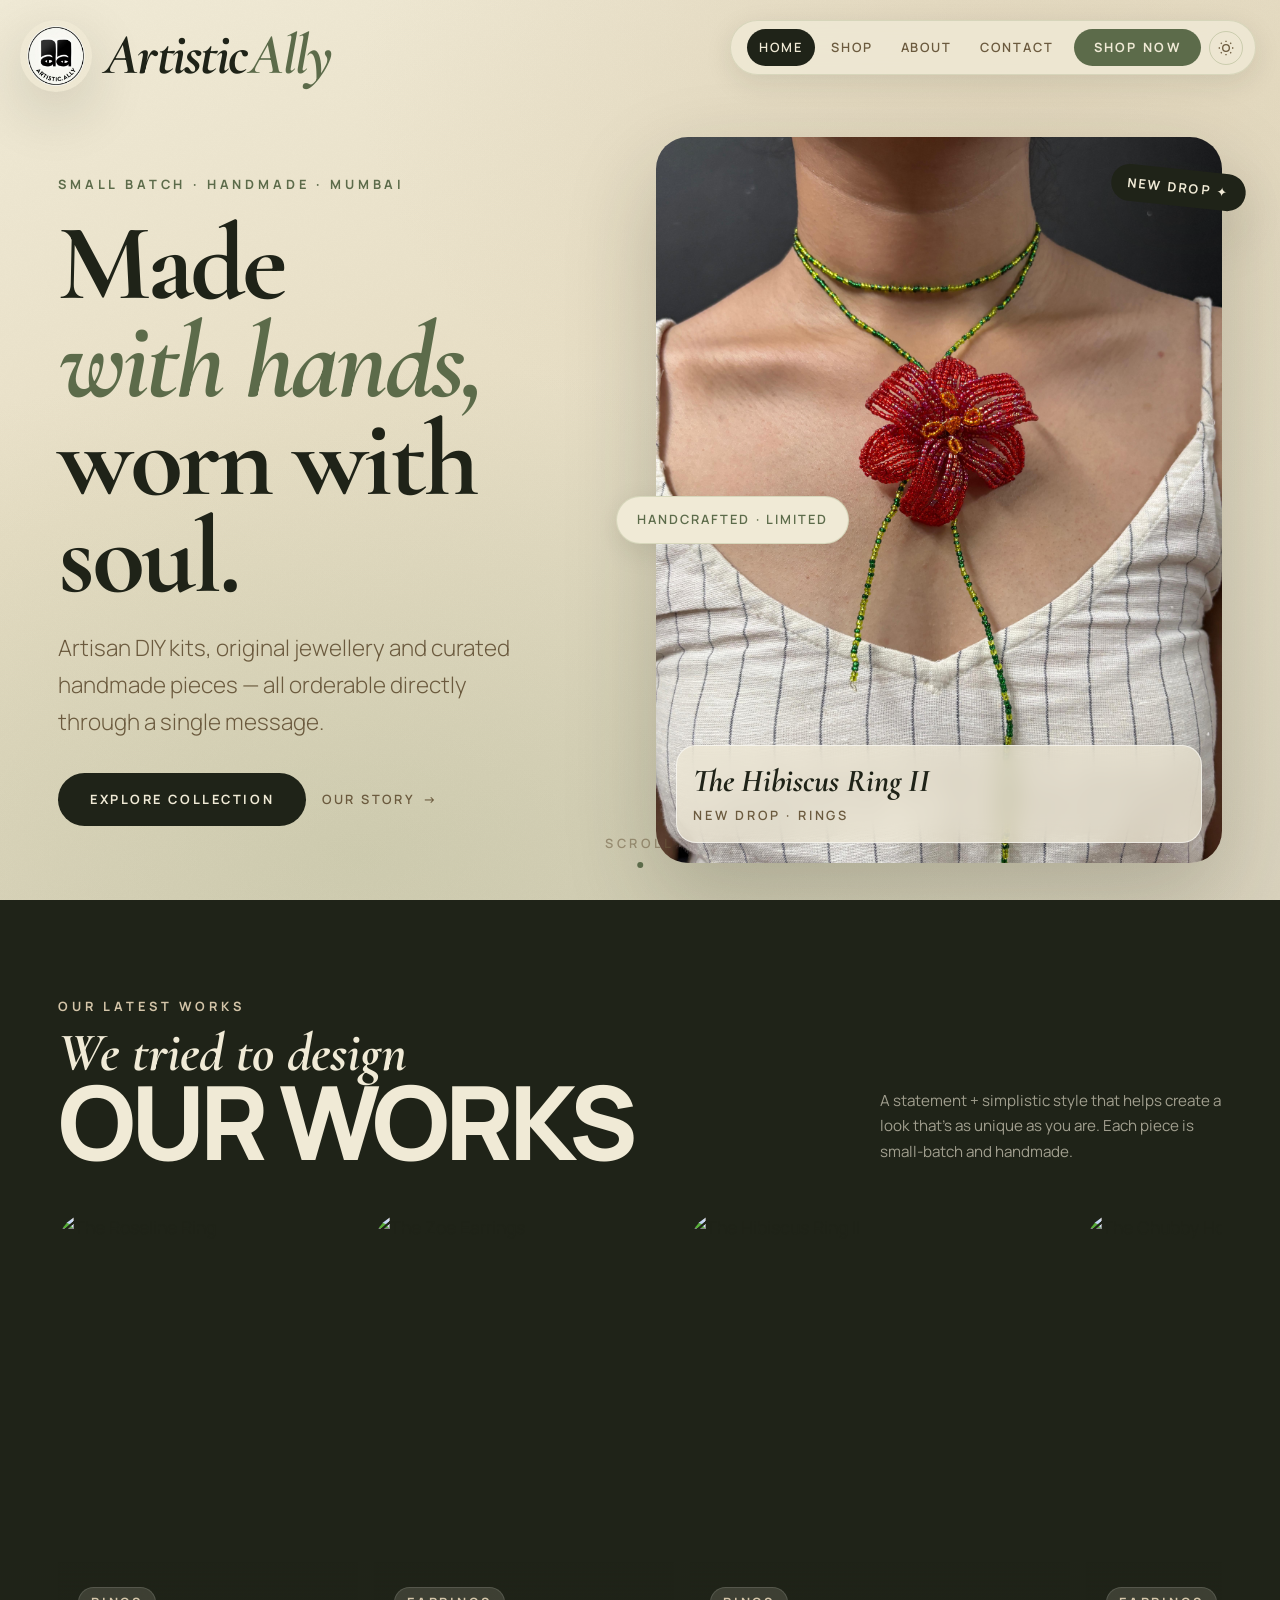
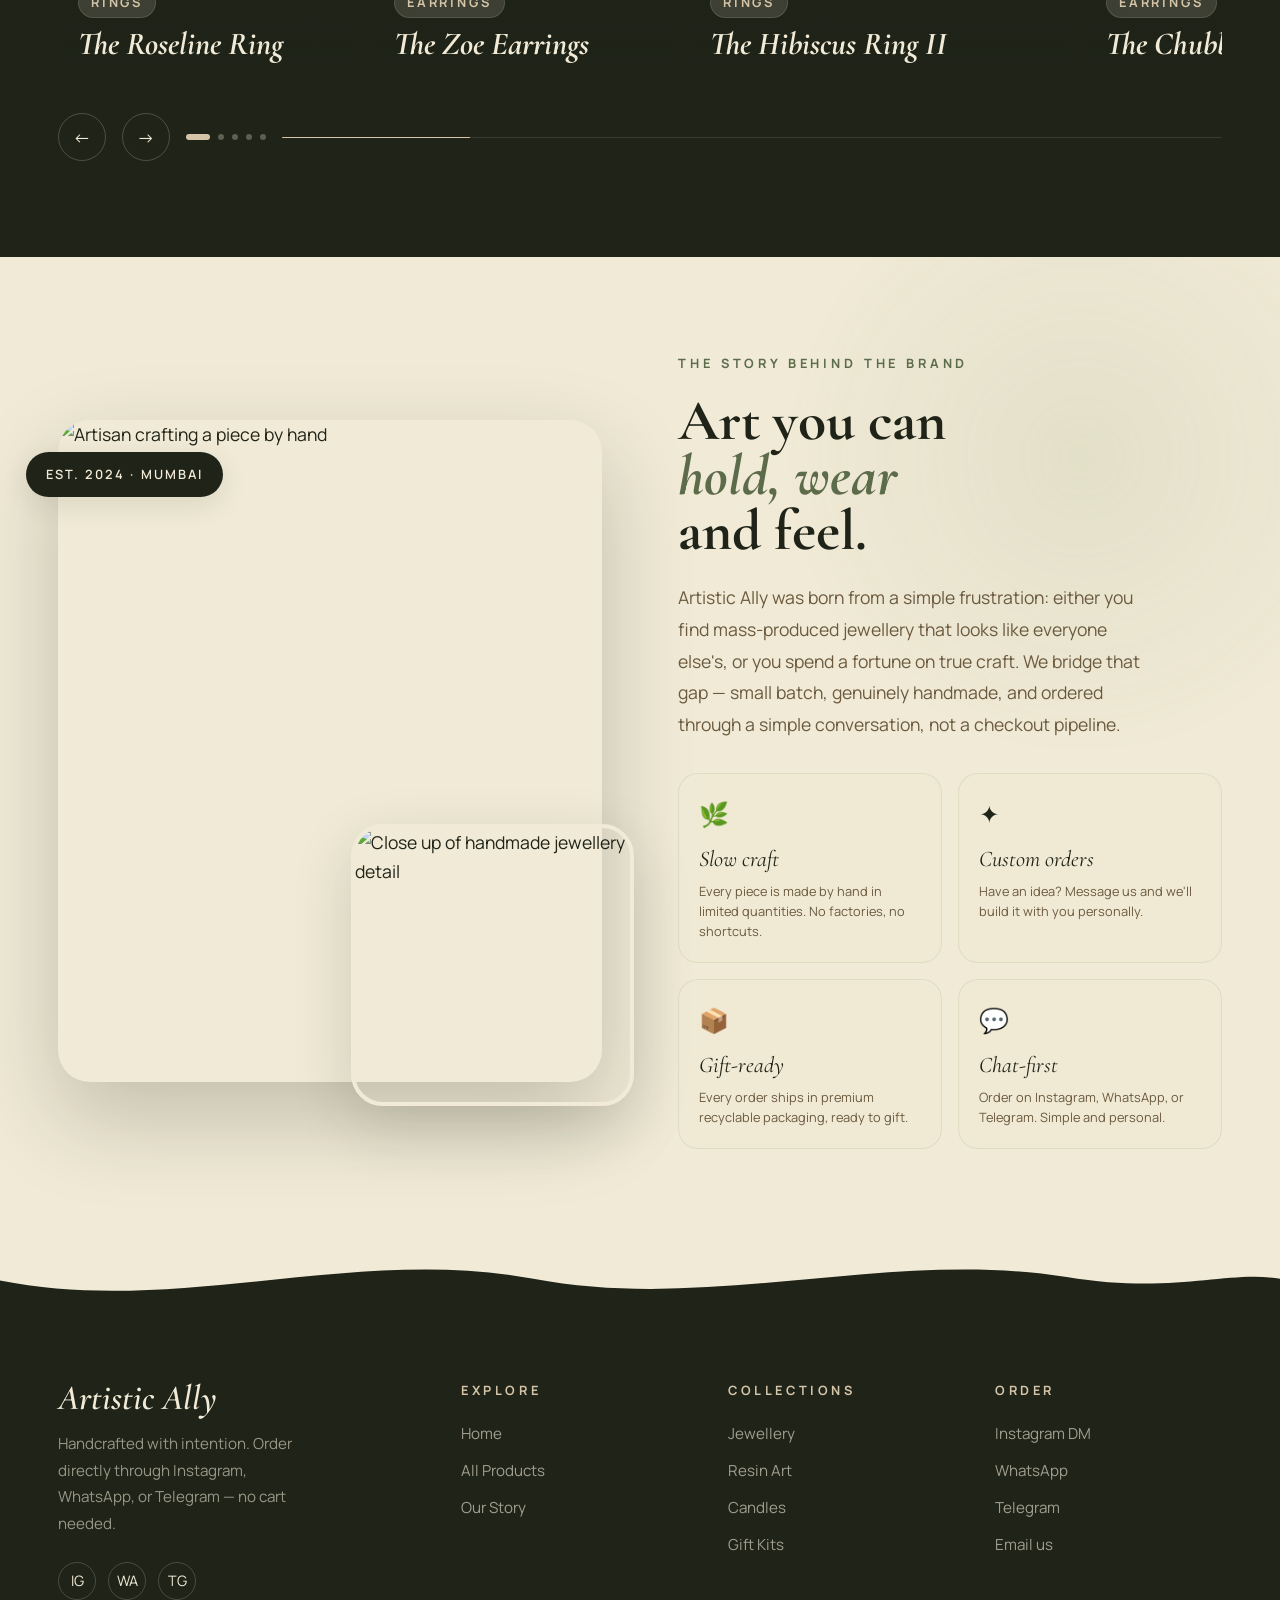
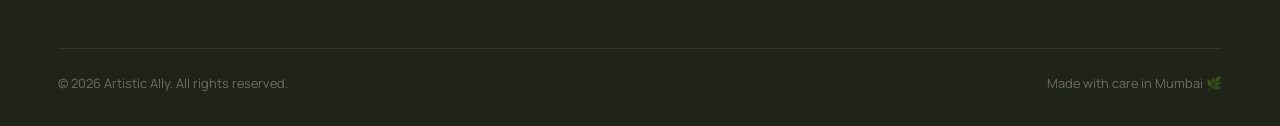
==== index.html @ f873ca0c "Update and rename landing.html to index.html" ====
<!DOCTYPE html>
<html lang="en">
<head>
  <meta charset="UTF-8"/>
  <meta name="viewport" content="width=device-width, initial-scale=1.0"/>
  <title>Artistic Ally — Handcrafted with Intention</title>
  <meta name="description" content="Artistic Ally — premium handmade DIY kits, jewellery, resin art and candles. Order directly via socials."/>
  <meta name="theme-color" content="#f0ead6"/>
  <link rel="stylesheet" href="style.css"/>
  <link rel="preconnect" href="https://fonts.googleapis.com"/>
  <link rel="preconnect" href="https://fonts.gstatic.com" crossorigin/>
  <link href="https://fonts.googleapis.com/css2?family=Cormorant+Garamond:ital,wght@0,300;0,400;0,600;1,300;1,400;1,600&family=Manrope:wght@300;400;500;600;700;800&display=swap" rel="stylesheet"/>
</head>
<body>

  <a href="#main" class="sr-only">Skip to content</a>

  <!-- ── LOGO ─────────────────────────────────────────────── -->
  <a href="index.html" id="brand-logo" class="brand-logo" aria-label="Artistic Ally — Home">
    <img src="assets/logo.png" alt="Artistic Ally logo" width="80" height="80" loading="eager" decoding="async"/>
  </a>

  <!-- ── BRAND TITLE ───────────────────────────────────────── -->
  <div class="brand-title-fixed" aria-hidden="true">
    <span class="brand-title-line1">Artistic</span>
    <span class="brand-title-line2">Ally</span>
  </div>

  <!-- ── PAPER PLANE CONTAINER ────────────────────────────── -->
  <div id="plane-container" aria-hidden="true"></div>

  <!-- ── ENVELOPE OVERLAY ─────────────────────────────────── -->
  <div id="envelope-overlay" class="envelope-overlay" aria-hidden="true" role="dialog" aria-label="A message for you">
    <div class="envelope-wrap">
      <div class="envelope" id="envelope">
        <div class="envelope-flap" id="envelope-flap"></div>
        <div class="envelope-body">
          <div class="envelope-letter" id="envelope-letter">
            <p class="fortune-eyebrow">✦ A little note for you ✦</p>
            <p class="fortune-text" id="fortune-text"></p>
            <p class="fortune-sign">— Artistic Ally</p>
          </div>
        </div>
      </div>
      <button class="envelope-close" id="envelope-close" aria-label="Close">✕</button>
    </div>
  </div>

  <!-- ── NAV ──────────────────────────────────────────────── -->
  <nav class="nav-outer" aria-label="Main navigation">
    <div class="nav-pill">
      <div class="nav-links">
        <a href="index.html" class="active">Home</a>
        <a href="products.html">Shop</a>
        <a href="#about">About</a>
        <a href="#contact">Contact</a>
      </div>
      <a href="products.html" class="nav-cta">Shop Now</a>
      <button id="theme-toggle" aria-label="Switch to dark mode" class="theme-toggle-btn">
        <svg id="icon-sun" width="16" height="16" viewBox="0 0 24 24" fill="none" stroke="currentColor" stroke-width="2"><circle cx="12" cy="12" r="5"/><path d="M12 1v2M12 21v2M4.22 4.22l1.42 1.42M18.36 18.36l1.42 1.42M1 12h2M21 12h2M4.22 19.78l1.42-1.42M18.36 5.64l1.42-1.42"/></svg>
        <svg id="icon-moon" width="16" height="16" viewBox="0 0 24 24" fill="none" stroke="currentColor" stroke-width="2" style="display:none"><path d="M21 12.79A9 9 0 1 1 11.21 3 7 7 0 0 0 21 12.79z"/></svg>
      </button>
      <button class="hamburger" id="hamburger" aria-label="Open menu" aria-expanded="false">
        <span></span><span></span><span></span>
      </button>
    </div>
  </nav>

  <!-- ── MOBILE MENU ───────────────────────────────────────── -->
  <div class="mobile-menu" id="mobile-menu" aria-hidden="true">
    <a href="index.html" class="active">Home</a>
    <a href="products.html">Shop</a>
    <a href="#about">About</a>
    <a href="#contact">Contact</a>
    <a href="products.html" class="mobile-menu-cta">Shop Now</a>
  </div>

  <main id="main">

    <!-- ── HERO ─────────────────────────────────────────────── -->
    <section class="hero">
      <div class="hero-bg"></div>
      <div class="hero-bg-grain"></div>
      <div class="container hero-inner">
        <div class="hero-text">
          <p class="hero-eyebrow reveal">Small batch · Handmade · Mumbai</p>
          <h1 class="hero-title reveal reveal-delay-1">
            Made<br/><em>with hands,</em><br/>worn with<br/>soul.
          </h1>
          <p class="hero-sub reveal reveal-delay-2">Artisan DIY kits, original jewellery and curated handmade pieces — all orderable directly through a single message.</p>
          <div class="hero-actions reveal reveal-delay-3">
            <a href="products.html" class="btn-primary">Explore Collection</a>
            <a href="#about" class="btn-ghost">Our story</a>
          </div>
        </div>
        <div class="hero-visual reveal reveal-delay-2">
          <div class="hero-3d-card" role="img" aria-label="Featured product — The Hibiscus Ring II">
            <div class="hero-3d-inner">
              <img src="assets/hero.jpg"
                alt="Featured product — artisan gold rings on natural background"
                width="600" height="780" loading="eager" decoding="async"/>
              <div class="hero-card-label">
                <h3>The Hibiscus Ring II</h3>
                <p>New drop · Rings</p>
              </div>
            </div>
          </div>
          <div class="hero-float-pill" aria-hidden="true">New drop ✦</div>
          <div class="hero-float-badge" aria-hidden="true">Handcrafted · Limited</div>
        </div>
      </div>
      <div class="hero-scroll-hint" aria-hidden="true">
        <span>Scroll</span>
        <div class="hero-scroll-dot"></div>
      </div>
    </section>

    <!-- ── CAROUSEL ─────────────────────────────────────────── -->
    <section class="carousel-section" id="works" aria-label="Latest works">
      <div class="container">
        <div class="carousel-header-row">
          <div>
            <p class="carousel-eyebrow reveal">Our latest works</p>
            <h2 class="carousel-title reveal reveal-delay-1">
              <em>We tried to design</em>
              <strong>OUR WORKS</strong>
            </h2>
          </div>
          <p class="carousel-meta reveal reveal-delay-2">A statement + simplistic style that helps create a look that's as unique as you are. Each piece is small-batch and handmade.</p>
        </div>
        <div class="carousel-track-wrap">
          <div class="carousel-track" role="list">
            <article class="carousel-item" role="listitem">
              <img src="https://picsum.photos/seed/aa-ring-1/400/540" alt="The Roseline Ring" width="400" height="540" loading="lazy"/>
              <div class="carousel-item-label">
                <span class="carousel-item-tag">Rings</span>
                <h3 class="carousel-item-name">The Roseline Ring</h3>
              </div>
            </article>
            <article class="carousel-item" role="listitem">
              <img src="https://picsum.photos/seed/aa-earring-1/400/540" alt="The Zoe Earrings" width="400" height="540" loading="lazy"/>
              <div class="carousel-item-label">
                <span class="carousel-item-tag">Earrings</span>
                <h3 class="carousel-item-name">The Zoe Earrings</h3>
              </div>
            </article>
            <article class="carousel-item active-card" role="listitem">
              <img src="https://picsum.photos/seed/aa-hibiscus/400/540" alt="The Hibiscus Ring II" width="400" height="540" loading="lazy"/>
              <div class="carousel-item-label">
                <span class="carousel-item-tag">Rings</span>
                <h3 class="carousel-item-name">The Hibiscus Ring II</h3>
              </div>
            </article>
            <article class="carousel-item" role="listitem">
              <img src="https://picsum.photos/seed/aa-hoops/400/540" alt="The Chubby Hoops" width="400" height="540" loading="lazy"/>
              <div class="carousel-item-label">
                <span class="carousel-item-tag">Earrings</span>
                <h3 class="carousel-item-name">The Chubby Hoops</h3>
              </div>
            </article>
            <article class="carousel-item" role="listitem">
              <img src="https://picsum.photos/seed/aa-chain/400/540" alt="The Atlas Chain" width="400" height="540" loading="lazy"/>
              <div class="carousel-item-label">
                <span class="carousel-item-tag">Necklaces</span>
                <h3 class="carousel-item-name">The Atlas Chain</h3>
              </div>
            </article>
          </div>
        </div>
        <div class="carousel-controls">
          <button class="carousel-btn prev" aria-label="Previous">←</button>
          <button class="carousel-btn next" aria-label="Next">→</button>
          <div class="carousel-dots" role="tablist" aria-label="Carousel position">
            <div class="carousel-dot active" role="tab" aria-selected="true"></div>
            <div class="carousel-dot" role="tab" aria-selected="false"></div>
            <div class="carousel-dot" role="tab" aria-selected="false"></div>
            <div class="carousel-dot" role="tab" aria-selected="false"></div>
            <div class="carousel-dot" role="tab" aria-selected="false"></div>
          </div>
          <div class="carousel-progress" aria-hidden="true">
            <div class="carousel-progress-bar" style="width:20%"></div>
          </div>
        </div>
      </div>
    </section>

    <!-- ── ABOUT ─────────────────────────────────────────────── -->
    <section class="about-section" id="about" aria-label="About Artistic Ally">
      <div class="about-bg-blob" aria-hidden="true"></div>
      <div class="container about-inner">
        <div class="about-visual reveal">
          <div class="about-img-main">
            <img src="https://picsum.photos/seed/aa-about-main/620/760" alt="Artisan crafting a piece by hand" width="620" height="760" loading="lazy"/>
          </div>
          <div class="about-img-float">
            <img src="https://picsum.photos/seed/aa-about-float/400/400" alt="Close up of handmade jewellery detail" width="400" height="400" loading="lazy"/>
          </div>
          <div class="about-stat-pill">Est. 2024 · Mumbai</div>
        </div>
        <div class="about-text">
          <p class="about-eyebrow reveal">The story behind the brand</p>
          <h2 class="about-title reveal reveal-delay-1">
            Art you can<br/><em>hold, wear</em><br/>and feel.
          </h2>
          <p class="about-body reveal reveal-delay-2">Artistic Ally was born from a simple frustration: either you find mass-produced jewellery that looks like everyone else's, or you spend a fortune on true craft. We bridge that gap — small batch, genuinely handmade, and ordered through a simple conversation, not a checkout pipeline.</p>
          <div class="about-values reveal reveal-delay-3">
            <div class="about-value">
              <div class="about-value-icon">🌿</div>
              <p class="about-value-title">Slow craft</p>
              <p class="about-value-desc">Every piece is made by hand in limited quantities. No factories, no shortcuts.</p>
            </div>
            <div class="about-value">
              <div class="about-value-icon">✦</div>
              <p class="about-value-title">Custom orders</p>
              <p class="about-value-desc">Have an idea? Message us and we'll build it with you personally.</p>
            </div>
            <div class="about-value">
              <div class="about-value-icon">📦</div>
              <p class="about-value-title">Gift-ready</p>
              <p class="about-value-desc">Every order ships in premium recyclable packaging, ready to gift.</p>
            </div>
            <div class="about-value">
              <div class="about-value-icon">💬</div>
              <p class="about-value-title">Chat-first</p>
              <p class="about-value-desc">Order on Instagram, WhatsApp, or Telegram. Simple and personal.</p>
            </div>
          </div>
        </div>
      </div>
    </section>

  </main>

  <!-- ── FOOTER WAVE ───────────────────────────────────────── -->
  <div class="footer-wave-wrap" aria-hidden="true">
    <svg viewBox="0 0 1440 80" xmlns="http://www.w3.org/2000/svg" preserveAspectRatio="none">
      <path d="M0,40 C200,80 400,0 600,38 C800,76 1000,4 1200,36 C1320,56 1380,28 1440,38 L1440,80 L0,80 Z" fill="#1f2318"/>
    </svg>
  </div>

  <!-- ── FOOTER ────────────────────────────────────────────── -->
  <footer class="footer" id="contact">
    <div class="container">
      <div class="footer-inner">
        <div>
          <div class="footer-brand-name">Artistic Ally</div>
          <p class="footer-brand-desc">Handcrafted with intention. Order directly through Instagram, WhatsApp, or Telegram — no cart needed.</p>
          <div class="footer-socials">
            <a href="#" class="footer-social-btn" aria-label="Instagram">IG</a>
            <a href="#" class="footer-social-btn" aria-label="WhatsApp">WA</a>
            <a href="#" class="footer-social-btn" aria-label="Telegram">TG</a>
          </div>
        </div>
        <div>
          <p class="footer-col-title">Explore</p>
          <div class="footer-links">
            <a href="index.html">Home</a>
            <a href="products.html">All Products</a>
            <a href="#about">Our Story</a>
          </div>
        </div>
        <div>
          <p class="footer-col-title">Collections</p>
          <div class="footer-links">
            <a href="products.html">Jewellery</a>
            <a href="products.html">Resin Art</a>
            <a href="products.html">Candles</a>
            <a href="products.html">Gift Kits</a>
          </div>
        </div>
        <div>
          <p class="footer-col-title">Order</p>
          <div class="footer-links">
            <a href="#">Instagram DM</a>
            <a href="#">WhatsApp</a>
            <a href="#">Telegram</a>
            <a href="#">Email us</a>
          </div>
        </div>
      </div>
      <div class="footer-bottom">
        <span>© 2026 Artistic Ally. All rights reserved.</span>
        <span>Made with care in Mumbai 🌿</span>
      </div>
    </div>
  </footer>

  <script src="main.js"></script>
</body>
</html>
---- style.css ----
/* ============================================================
   ARTISTIC ALLY — Global Design System
   Palette: Olive Garden (Parchment · Sand · Olive · Sage · Bark · Olivewood)
   Fonts: Cormorant Garamond (display) + Manrope (body)
   NOTE: Fonts are loaded via <link> in HTML — no @import needed here
   ============================================================ */

/* ── DESIGN TOKENS ──────────────────────────────────────── */
:root {
  --parchment : #f0ead6;
  --sand      : #d4c5a9;
  --olive     : #8a9a6b;
  --sage      : #5c6b4a;
  --bark      : #6b5a3e;
  --olivewood : #1f2318;

  --font-display : 'Cormorant Garamond', Georgia, serif;
  --font-body    : 'Manrope', system-ui, sans-serif;

  --text-xs   : clamp(0.72rem,  0.68rem + 0.2vw,  0.8rem);
  --text-sm   : clamp(0.85rem,  0.8rem  + 0.25vw, 0.95rem);
  --text-base : clamp(1rem,     0.95rem + 0.25vw, 1.1rem);
  --text-lg   : clamp(1.1rem,   1rem    + 0.6vw,  1.4rem);
  --text-xl   : clamp(1.4rem,   1.2rem  + 1vw,    2rem);
  --text-2xl  : clamp(2rem,     1.5rem  + 2.5vw,  3.4rem);
  --text-hero : clamp(3.2rem,   2rem    + 6vw,    7rem);

  --space-1:0.25rem; --space-2:0.5rem;  --space-3:0.75rem; --space-4:1rem;
  --space-5:1.25rem; --space-6:1.5rem;  --space-8:2rem;    --space-10:2.5rem;
  --space-12:3rem;   --space-16:4rem;   --space-20:5rem;   --space-24:6rem;

  --radius-sm  : 0.375rem;
  --radius-md  : 0.75rem;
  --radius-lg  : 1.25rem;
  --radius-xl  : 2rem;
  --radius-pill: 9999px;

  --transition : 220ms cubic-bezier(0.16, 1, 0.3, 1);
  --shadow-sm  : 0 2px 8px  rgba(31,35,24,0.06);
  --shadow-md  : 0 8px 28px rgba(31,35,24,0.10);
  --shadow-lg  : 0 20px 60px rgba(31,35,24,0.16);
  --shadow-xl  : 0 36px 90px rgba(31,35,24,0.22);
}

/* ── SR-ONLY (single definition) ───────────────────────── */
.sr-only {
  position: absolute;
  width: 1px;
  height: 1px;
  padding: 0;
  margin: -1px;
  overflow: hidden;
  clip: rect(0, 0, 0, 0);
  white-space: nowrap;
  border-width: 0;
}

/* ── BASE RESET ─────────────────────────────────────────── */
*, *::before, *::after { box-sizing: border-box; margin: 0; padding: 0; }
html {
  scroll-behavior: smooth;
  scroll-padding-top: 88px;
  -webkit-font-smoothing: antialiased;
  -moz-osx-font-smoothing: grayscale;
}
body {
  background: var(--parchment);
  color: var(--olivewood);
  font-family: var(--font-body);
  font-size: var(--text-base);
  line-height: 1.65;
  overflow-x: hidden;
}
img, video, svg { display: block; max-width: 100%; height: auto; }
input, button, select, textarea { font: inherit; color: inherit; background: none; border: none; cursor: pointer; }
a:focus-visible, button:focus-visible {
  outline: 2px solid var(--sage);
  outline-offset: 3px;
  border-radius: var(--radius-sm);
}
::selection { background: rgba(138,154,107,0.28); }
.container {
  max-width: 1260px;
  margin-inline: auto;
  padding-inline: clamp(1.2rem, 5vw, 3rem);
}

/* ── BRAND LOGO — fixed top-left ────────────────────────── */
.brand-logo {
  position: fixed;
  top: 20px;
  left: 20px;
  z-index: 901;
  display: block;
  width: 72px;
  height: 72px;
  border-radius: 50%;
  overflow: hidden;
  box-shadow: var(--shadow-lg);
  transition: transform var(--transition), box-shadow var(--transition);
  cursor: pointer;
  background: transparent;
  text-decoration: none;
}
.brand-logo:hover  { transform: scale(1.12) rotate(-6deg); box-shadow: 0 16px 48px rgba(31,35,24,0.22); }
.brand-logo:active { transform: scale(0.96); }
.brand-logo img    { width: 100%; height: 100%; object-fit: cover; display: block; }

/* ── BRAND TITLE — fixed top-left, next to logo ─────────── */
.brand-title-fixed {
  position: absolute;                   /* FIX: was absolute — scrolled away */
  top: 20px;
  left: 104px;
  z-index: 900;
  height: 72px;
  display: flex;
  flex-direction: row;
  align-items: center;
  gap: 0.18em;
  pointer-events: none;
  user-select: none;
  white-space: nowrap;
}

.brand-title-line1,
.brand-title-line2 {
  font-family: 'Cormorant Garamond', Georgia, serif;
  font-style: italic;
  font-weight: 700;
  font-size: clamp(2.6rem, 4.5vw, 4.2rem);
  letter-spacing: -0.03em;
  line-height: 1;
  display: inline;
  transition: color 0.3s ease;
  animation: brand-title-in 1s cubic-bezier(0.16, 1, 0.3, 1) both;
}
.brand-title-line1 { color: var(--olivewood); }
.brand-title-line2 { color: var(--sage); animation-delay: 0.08s; }

@keyframes brand-title-in {
  from { opacity: 0; transform: translateX(-12px); filter: blur(4px); }
  to   { opacity: 1; transform: translateX(0);     filter: blur(0); }
}

/* ── PAPER PLANE ─────────────────────────────────────────── */
.paper-plane-wrap {
  position: fixed;
  width: 32px;
  height: 32px;
  pointer-events: none;
  z-index: 9999;
  transform-origin: center;
  animation: plane-fold-fly 2.8s cubic-bezier(0.4, 0, 0.2, 1) forwards;
}
.paper-plane-wrap svg { width: 100%; height: 100%; transform: rotate(var(--face, 0deg)); transform-origin: center; }

@keyframes plane-fold-fly {
  0%  { opacity:0; transform:translate(0,0) scale(0.1) rotate(0deg); }
  10% { opacity:1; transform:translate(0,0) scale(1.3) rotate(calc(var(--dr,0deg)*0.1)); }
  18% { transform:translate(0,0) scale(0.85) rotate(calc(var(--dr,0deg)*0.2)); }
  28% { transform:translate(calc(var(--dx,0px)*0.06),calc(var(--dy,0px)*0.06)) scale(1.05) rotate(calc(var(--dr,0deg)*0.3)); opacity:1; }
  55% { transform:translate(calc(var(--dx,0px)*0.55),calc(var(--dy,0px)*0.45)) scale(0.9) rotate(calc(var(--dr,0deg)*0.7)); opacity:1; }
  80% { transform:translate(calc(var(--dx,0px)*0.88),calc(var(--dy,0px)*0.82)) scale(0.65) rotate(calc(var(--dr,0deg)*0.9)); opacity:0.7; }
  100%{ transform:translate(var(--dx,0px),var(--dy,0px)) scale(0.3) rotate(var(--dr,0deg)); opacity:0; }
}

#plane-container {
  position: fixed;
  top: 0; left: 0;
  width: 100vw; height: 100vh;
  pointer-events: none;
  z-index: 9999;
  overflow: visible;
}

/* ── ENVELOPE OVERLAY ────────────────────────────────────── */
.envelope-overlay {
  position: fixed; inset: 0; z-index: 9999;
  background: rgba(31,35,24,0.55);
  backdrop-filter: blur(8px); -webkit-backdrop-filter: blur(8px);
  display: flex; align-items: center; justify-content: center;
  opacity: 0; pointer-events: none;
  transition: opacity 0.4s ease;
}
.envelope-overlay.open { opacity: 1; pointer-events: all; }
.envelope-wrap { display: flex; flex-direction: column; align-items: center; gap: var(--space-5); }
.envelope {
  width: clamp(280px,48vw,460px);
  position: relative;
  filter: drop-shadow(0 24px 60px rgba(31,35,24,0.35));
}
.envelope-flap {
  width: 100%; height: 0;
  border-left:  calc(clamp(280px,48vw,460px)/2) solid transparent;
  border-right: calc(clamp(280px,48vw,460px)/2) solid transparent;
  border-top:   calc(clamp(280px,48vw,460px)*0.44) solid var(--sand);
  transform-origin: top center;
  transition: transform 0.65s cubic-bezier(0.16,1,0.3,1);
  position: relative; z-index: 2;
  border-radius: var(--radius-sm) var(--radius-sm) 0 0;
}
.envelope.opened .envelope-flap { transform: rotateX(180deg); }
.envelope-body {
  background: var(--sand);
  border-radius: 0 0 var(--radius-lg) var(--radius-lg);
  padding: var(--space-6) var(--space-8) var(--space-8);
  min-height: 140px; display: flex; align-items: flex-end;
  position: relative; z-index: 1;
  background-image:
    linear-gradient(to bottom right,transparent 49.5%,rgba(31,35,24,0.06) 50%,transparent 50.5%),
    linear-gradient(to bottom left, transparent 49.5%,rgba(31,35,24,0.06) 50%,transparent 50.5%);
}
.envelope-letter {
  background: var(--parchment); border-radius: var(--radius-md);
  padding: var(--space-6); width: 100%; box-shadow: var(--shadow-md);
  transform: translateY(28px); opacity: 0;
  transition: transform 0.65s 0.45s cubic-bezier(0.16,1,0.3,1), opacity 0.5s 0.45s ease;
  text-align: center;
}
.envelope.opened .envelope-letter { transform: translateY(0); opacity: 1; }
.fortune-eyebrow { font-size: var(--text-xs); font-weight: 700; text-transform: uppercase; letter-spacing: 0.28em; color: var(--sage); margin-bottom: var(--space-4); }
.fortune-text    { font-family: var(--font-display); font-size: clamp(1.1rem,2.5vw,1.6rem); font-style: italic; line-height: 1.45; color: var(--olivewood); }
.fortune-sign    { margin-top: var(--space-5); font-size: var(--text-xs); font-weight: 600; letter-spacing: 0.2em; text-transform: uppercase; color: var(--bark); }
.envelope-close {
  background: var(--parchment); color: var(--olivewood); border-radius: 50%;
  width: 38px; height: 38px; font-size: 0.85rem;
  display: flex; align-items: center; justify-content: center;
  box-shadow: var(--shadow-sm);
  transition: background var(--transition), transform var(--transition), color var(--transition);
  cursor: pointer; border: none;
}
.envelope-close:hover { background: var(--olivewood); color: var(--parchment); transform: rotate(90deg) scale(1.1); }

/* ── NAVBAR — pill, right side ───────────────────────────── */
.nav-outer {
  position: fixed;
  top: 20px; right: 24px; left: auto;
  z-index: 900; width: auto;
}
.nav-pill {
  display: flex; align-items: center; gap: var(--space-2);
  background: rgba(240,234,214,0.82);
  backdrop-filter: blur(20px); -webkit-backdrop-filter: blur(20px);
  border: 1px solid rgba(138,154,107,0.22);
  border-radius: var(--radius-pill);
  padding: var(--space-2) var(--space-3) var(--space-2) var(--space-4);
  box-shadow: var(--shadow-md);
  transition: background var(--transition), box-shadow var(--transition);
}
.nav-pill.scrolled { background: rgba(240,234,214,0.97); box-shadow: var(--shadow-lg); }
.nav-links { display: flex; align-items: center; gap: var(--space-1); }
.nav-links a {
  font-size: var(--text-xs); font-weight: 600; text-transform: uppercase;
  letter-spacing: 0.15em; color: var(--bark); text-decoration: none;
  padding: var(--space-2) var(--space-3); border-radius: var(--radius-pill);
  transition: background var(--transition), color var(--transition);
}
.nav-links a:hover,
.nav-links a.active { background: var(--olivewood); color: var(--parchment); }
.nav-cta {
  font-size: var(--text-xs); font-weight: 700; text-transform: uppercase; letter-spacing: 0.18em;
  background: var(--sage); color: var(--parchment); text-decoration: none;
  padding: var(--space-2) var(--space-5); border-radius: var(--radius-pill);
  transition: background var(--transition), transform var(--transition); white-space: nowrap;
}
.nav-cta:hover { background: var(--olivewood); transform: translateY(-1px); }
.nav-brand-text, .nav-divider { display: none !important; }

/* ── THEME TOGGLE ────────────────────────────────────────── */
.theme-toggle-btn {
  width: 34px; height: 34px;
  border-radius: 50%;
  display: flex; align-items: center; justify-content: center;
  border: 1px solid rgba(138,154,107,0.35);
  background: transparent;
  color: var(--bark);
  cursor: pointer; flex-shrink: 0;
  transition: background var(--transition), transform var(--transition), color var(--transition);
}
.theme-toggle-btn:hover { background: rgba(138,154,107,0.15); transform: rotate(20deg); }

/* ── HAMBURGER BUTTON ────────────────────────────────────── */
.hamburger {
  display: none;
  flex-direction: column;
  justify-content: center;
  align-items: center;
  gap: 5px;
  width: 34px; height: 34px;
  border-radius: 50%;
  border: 1px solid rgba(138,154,107,0.35);
  background: transparent;
  cursor: pointer; flex-shrink: 0;
  transition: background var(--transition);
}
.hamburger:hover { background: rgba(138,154,107,0.15); }
.hamburger span {
  display: block;
  width: 16px; height: 1.5px;
  background: var(--bark);
  border-radius: 2px;
  transition: transform var(--transition), opacity var(--transition);
}
.hamburger.open span:nth-child(1) { transform: translateY(6.5px) rotate(45deg); }
.hamburger.open span:nth-child(2) { opacity: 0; }
.hamburger.open span:nth-child(3) { transform: translateY(-6.5px) rotate(-45deg); }

/* ── MOBILE MENU ─────────────────────────────────────────── */
.mobile-menu {
  position: fixed;
  top: 0; left: 0; right: 0;
  z-index: 899;
  background: var(--parchment);
  padding: 100px var(--space-8) var(--space-8);
  display: flex; flex-direction: column; gap: var(--space-4);
  transform: translateY(-100%);
  opacity: 0;
  transition: transform 0.45s cubic-bezier(0.16,1,0.3,1), opacity 0.35s ease;
  pointer-events: none;
  box-shadow: var(--shadow-xl);
}
.mobile-menu.open { transform: translateY(0); opacity: 1; pointer-events: all; }
.mobile-menu a {
  font-size: var(--text-lg);
  font-family: var(--font-display);
  font-style: italic; font-weight: 600;
  color: var(--olivewood); text-decoration: none;
  padding: var(--space-3) 0;
  border-bottom: 1px solid rgba(138,154,107,0.15);
  transition: color var(--transition);
}
.mobile-menu a:hover,
.mobile-menu a.active { color: var(--sage); }
.mobile-menu-cta {
  margin-top: var(--space-4);
  background: var(--olivewood) !important;
  color: var(--parchment) !important;
  text-align: center;
  border-radius: var(--radius-pill);
  padding: var(--space-4) var(--space-8) !important;
  font-family: var(--font-body) !important;
  font-style: normal !important;
  font-size: var(--text-xs) !important;
  font-weight: 700;
  letter-spacing: 0.18em;
  text-transform: uppercase;
  border-bottom: none !important;
}

/* ── RESPONSIVE NAV ──────────────────────────────────────── */
@media (max-width: 640px) {
  .nav-links        { display: none; }
  .nav-cta          { display: none; }
  .hamburger        { display: flex; }
  .nav-outer        { right: var(--space-4); }
  .brand-title-fixed{ display: none; }
}

/* ── HERO ─────────────────────────────────────────────────── */
.hero { min-height:100svh; display:grid; place-items:center; position:relative; padding-top:100px; overflow:hidden; }
.hero-bg {
  position:absolute; inset:0; z-index:0;
  background:
    radial-gradient(ellipse 70% 55% at 28% 95%, rgba(138,154,107,0.22), transparent),
    radial-gradient(ellipse 50% 50% at 78%  8%, rgba(212,197,169,0.42), transparent),
    linear-gradient(160deg, #f0ead6 0%, #e8dfc6 40%, #dad3be 100%);
}
.hero-bg-grain {
  position:absolute; inset:0; z-index:1;
  background-image:url("data:image/svg+xml,%3Csvg viewBox='0 0 200 200' xmlns='http://www.w3.org/2000/svg'%3E%3Cfilter id='n'%3E%3CfeTurbulence type='fractalNoise' baseFrequency='0.75' numOctaves='4' stitchTiles='stitch'/%3E%3CfeColorMatrix type='saturate' values='0'/%3E%3C/filter%3E%3Crect width='100%25' height='100%25' filter='url(%23n)' opacity='0.04'/%3E%3C/svg%3E");
  background-size:200px; opacity:0.5; mix-blend-mode:multiply; pointer-events:none;
}
.hero-inner { position:relative; z-index:2; display:grid; grid-template-columns:1fr 1fr; gap:var(--space-8); align-items:center; }
.hero-eyebrow { font-size:var(--text-xs); font-weight:700; text-transform:uppercase; letter-spacing:0.3em; color:var(--sage); margin-bottom:var(--space-5); }
.hero-title { font-family:var(--font-display); font-size:var(--text-hero); line-height:0.9; letter-spacing:-0.03em; color:var(--olivewood); }
.hero-title em { color:var(--sage); font-style:italic; }
.hero-sub { margin-top:var(--space-6); font-size:var(--text-lg); font-weight:300; color:var(--bark); max-width:36ch; line-height:1.65; }
.hero-actions { margin-top:var(--space-8); display:flex; gap:var(--space-4); flex-wrap:wrap; align-items:center; }

.btn-primary {
  font-size:var(--text-xs); font-weight:700; text-transform:uppercase; letter-spacing:0.2em;
  background:var(--olivewood); color:var(--parchment); text-decoration:none;
  padding:var(--space-4) var(--space-8); border-radius:var(--radius-pill);
  transition:transform var(--transition),box-shadow var(--transition),background var(--transition);
}
.btn-primary:hover { transform:translateY(-2px); box-shadow:0 10px 30px rgba(31,35,24,0.22); background:var(--sage); }
.btn-ghost {
  font-size:var(--text-xs); font-weight:600; text-transform:uppercase; letter-spacing:0.2em;
  color:var(--bark); text-decoration:none; display:flex; align-items:center; gap:var(--space-2);
  transition:color var(--transition),gap var(--transition);
}
.btn-ghost:hover { color:var(--sage); gap:var(--space-4); }
.btn-ghost::after { content:'→'; }

.hero-3d-card { perspective:900px; }
.hero-3d-inner {
  transform-style:preserve-3d; transition:transform 0.12s linear;
  border-radius:var(--radius-xl); overflow:hidden; position:relative;
  aspect-ratio:0.78; box-shadow:var(--shadow-xl);
}
.hero-3d-inner img { width:100%; height:100%; object-fit:cover; }
.hero-card-label {
  position:absolute; bottom:var(--space-5); left:var(--space-5); right:var(--space-5);
  background:rgba(240,234,214,0.75); backdrop-filter:blur(12px);
  border-radius:var(--radius-lg); padding:var(--space-4);
  border:1px solid rgba(255,255,255,0.55);
}
.hero-card-label h3 { font-family:var(--font-display); font-size:var(--text-xl); font-style:italic; line-height:1.2; }
.hero-card-label p  { font-size:var(--text-xs); font-weight:600; text-transform:uppercase; letter-spacing:0.22em; color:var(--bark); margin-top:var(--space-1); }

.hero-float-pill {
  position:absolute; top:var(--space-8); right:calc(-1*var(--space-6));
  background:var(--olivewood); color:var(--parchment); border-radius:var(--radius-pill);
  padding:var(--space-2) var(--space-4); font-size:var(--text-xs); font-weight:700;
  letter-spacing:0.18em; text-transform:uppercase; box-shadow:var(--shadow-lg);
  transform:rotate(6deg); animation:floatpill 4s ease-in-out infinite;
}
.hero-float-badge {
  position:absolute; bottom:44%; left:calc(-1*var(--space-10));
  background:var(--parchment); border:1px solid rgba(138,154,107,0.25);
  border-radius:var(--radius-xl); padding:var(--space-3) var(--space-5);
  box-shadow:var(--shadow-md); font-size:var(--text-xs); font-weight:600;
  text-transform:uppercase; letter-spacing:0.16em; color:var(--sage);
  white-space:nowrap; animation:floatbadge 5s ease-in-out 1s infinite;
}
.hero-scroll-hint {
  position:absolute; bottom:var(--space-8); left:50%; transform:translateX(-50%);
  z-index:3; display:flex; flex-direction:column; align-items:center; gap:var(--space-2);
  animation:scrollhint 2s ease-in-out infinite;
}
.hero-scroll-hint span { font-size:var(--text-xs); font-weight:600; text-transform:uppercase; letter-spacing:0.28em; color:var(--bark); opacity:0.55; }
.hero-scroll-dot { width:6px; height:6px; border-radius:50%; background:var(--sage); }

@keyframes floatpill  { 0%,100%{transform:rotate(6deg) translateY(0)}  50%{transform:rotate(6deg) translateY(-10px)} }
@keyframes floatbadge { 0%,100%{transform:translateY(0)} 50%{transform:translateY(8px)} }
@keyframes scrollhint { 0%,100%{opacity:0.55;transform:translateX(-50%) translateY(0)} 50%{opacity:1;transform:translateX(-50%) translateY(6px)} }

@media (max-width:768px) {
  .hero-inner       { grid-template-columns:1fr; }
  .hero-float-pill  { right:var(--space-4); top:var(--space-4); }
  .hero-float-badge { display:none; }
}

/* ── CAROUSEL ─────────────────────────────────────────────── */
.carousel-section { padding-block:var(--space-24); background:var(--olivewood); overflow:hidden; }
.carousel-eyebrow { font-size:var(--text-xs); font-weight:700; text-transform:uppercase; letter-spacing:0.3em; color:var(--sand); margin-bottom:var(--space-3); }
.carousel-title { font-family:var(--font-display); font-size:var(--text-2xl); color:var(--parchment); line-height:0.9; }
.carousel-title strong { display:block; font-family:var(--font-body); font-size:clamp(3rem,8vw,7rem); font-weight:800; text-transform:uppercase; letter-spacing:-0.05em; color:var(--parchment); line-height:0.85; }
.carousel-meta { max-width:38ch; font-size:var(--text-sm); line-height:1.7; color:rgba(240,234,214,0.62); margin-top:var(--space-4); }
.carousel-header-row { display:flex; justify-content:space-between; align-items:flex-end; gap:var(--space-8); margin-bottom:var(--space-12); flex-wrap:wrap; }
.carousel-track-wrap { overflow:hidden; }
.carousel-track { display:flex; gap:var(--space-4); transition:transform 0.7s cubic-bezier(0.16,1,0.3,1); will-change:transform; }
.carousel-item {
  flex:0 0 clamp(200px,26vw,300px); border-radius:var(--radius-xl); overflow:hidden;
  position:relative; cursor:pointer;
  transition:transform var(--transition),box-shadow var(--transition);
}
.carousel-item:hover        { transform:translateY(-8px) scale(1.02); box-shadow:var(--shadow-xl); }
.carousel-item:focus-visible { outline:2px solid var(--sage); outline-offset:3px; }
.carousel-item.active-card  { flex:0 0 clamp(260px,34vw,380px); }
.carousel-item img { width:100%; height:clamp(360px,52vh,520px); object-fit:cover; display:block; }
.carousel-item-label {
  position:absolute; bottom:0; left:0; right:0;
  padding:var(--space-6) var(--space-5) var(--space-5);
  background:linear-gradient(to top,rgba(31,35,24,0.88) 0%,transparent 100%);
}
.carousel-item-tag {
  display:inline-block; background:rgba(240,234,214,0.15); backdrop-filter:blur(6px);
  border-radius:var(--radius-pill); padding:var(--space-1) var(--space-3);
  font-size:var(--text-xs); font-weight:700; text-transform:uppercase; letter-spacing:0.22em;
  color:var(--sand); margin-bottom:var(--space-2); border:1px solid rgba(255,255,255,0.12);
}
.carousel-item-name { font-family:var(--font-display); font-size:var(--text-xl); font-style:italic; color:var(--parchment); line-height:1.1; }
.carousel-controls  { display:flex; align-items:center; gap:var(--space-4); margin-top:var(--space-8); }
.carousel-btn {
  width:48px; height:48px; border-radius:50%;
  display:flex; align-items:center; justify-content:center;
  border:1px solid rgba(240,234,214,0.22); color:var(--parchment);
  transition:background var(--transition),transform var(--transition);
}
.carousel-btn:hover { background:var(--sage); border-color:var(--sage); transform:scale(1.08); }
.carousel-dots { display:flex; gap:var(--space-2); align-items:center; }
.carousel-dot {
  width:6px; height:6px; border-radius:50%; background:rgba(240,234,214,0.3);
  transition:width var(--transition),background var(--transition),border-radius var(--transition);
  cursor:pointer;
}
.carousel-dot.active { width:24px; border-radius:var(--radius-pill); background:var(--sand); }
.carousel-progress { flex:1; height:1px; background:rgba(240,234,214,0.12); position:relative; overflow:hidden; border-radius:var(--radius-pill); }
.carousel-progress-bar { height:100%; background:var(--sand); border-radius:var(--radius-pill); transition:width 0.2s linear; }

/* ── ABOUT ────────────────────────────────────────────────── */
.about-section { padding-block:var(--space-24); position:relative; overflow:hidden; }
.about-bg-blob { position:absolute; top:-10%; right:-8%; width:55vw; max-width:600px; aspect-ratio:1; border-radius:50%; z-index:0; background:radial-gradient(ellipse,rgba(138,154,107,0.12) 0%,transparent 70%); filter:blur(2px); pointer-events:none; }
.about-inner { position:relative; z-index:1; display:grid; grid-template-columns:1fr 1fr; gap:clamp(2rem,6vw,6rem); align-items:center; }
.about-visual { position:relative; }
.about-img-main { border-radius:var(--radius-xl); overflow:hidden; box-shadow:var(--shadow-xl); aspect-ratio:0.82; }
.about-img-main img { width:100%; height:100%; object-fit:cover; }
.about-img-float { position:absolute; bottom:calc(-1*var(--space-6)); right:calc(-1*var(--space-8)); width:52%; border-radius:var(--radius-xl); overflow:hidden; box-shadow:var(--shadow-lg); border:4px solid var(--parchment); aspect-ratio:1; }
.about-img-float img { width:100%; height:100%; object-fit:cover; }
.about-stat-pill { position:absolute; top:var(--space-8); left:calc(-1*var(--space-8)); background:var(--olivewood); color:var(--parchment); border-radius:var(--radius-pill); padding:var(--space-3) var(--space-5); font-size:var(--text-xs); font-weight:600; letter-spacing:0.16em; text-transform:uppercase; box-shadow:var(--shadow-md); white-space:nowrap; }
.about-eyebrow { font-size:var(--text-xs); font-weight:700; text-transform:uppercase; letter-spacing:0.3em; color:var(--sage); margin-bottom:var(--space-5); }
.about-title { font-family:var(--font-display); font-size:clamp(2.4rem,4.5vw,4rem); line-height:0.95; color:var(--olivewood); }
.about-title em { font-style:italic; color:var(--sage); }
.about-body { margin-top:var(--space-6); font-size:var(--text-base); line-height:1.8; color:var(--bark); max-width:42ch; }
.about-values { margin-top:var(--space-8); display:grid; grid-template-columns:1fr 1fr; gap:var(--space-4); }
.about-value {
  border:1px solid rgba(138,154,107,0.18); border-radius:var(--radius-lg);
  padding:var(--space-5); background:rgba(240,234,214,0.45);
  transition:box-shadow var(--transition),transform var(--transition);
}
.about-value:hover { box-shadow:var(--shadow-md); transform:translateY(-2px); }
.about-value-icon  { font-size:1.5rem; margin-bottom:var(--space-2); }
.about-value-title { font-family:var(--font-display); font-size:var(--text-lg); font-style:italic; }
.about-value-desc  { font-size:var(--text-xs); color:var(--bark); margin-top:var(--space-1); line-height:1.55; }

@media (max-width:768px) {
  .about-inner { grid-template-columns:1fr; }
  .about-img-float, .about-stat-pill { display:none; }
}

/* ── FOOTER WAVE ─────────────────────────────────────────── */
.footer-wave-wrap { line-height:0; background:var(--parchment); overflow:hidden; }
.footer-wave-wrap svg { display:block; width:100%; }

/* ── FOOTER ──────────────────────────────────────────────── */
.footer { background:var(--olivewood); color:var(--parchment); padding-top:var(--space-16); padding-bottom:var(--space-8); }
.footer-inner { display:grid; grid-template-columns:1.6fr 1fr 1fr 1fr; gap:var(--space-10); padding-bottom:var(--space-12); border-bottom:1px solid rgba(240,234,214,0.10); }
.footer-brand-name { font-family:var(--font-display); font-size:2.2rem; font-style:italic; font-weight:600; line-height:1; }
.footer-brand-desc { margin-top:var(--space-4); font-size:var(--text-sm); line-height:1.75; color:rgba(240,234,214,0.58); max-width:28ch; }
.footer-socials    { margin-top:var(--space-6); display:flex; gap:var(--space-3); }
.footer-social-btn {
  width:38px; height:38px; border-radius:50%; border:1px solid rgba(240,234,214,0.2);
  display:flex; align-items:center; justify-content:center; font-size:0.9rem;
  transition:background var(--transition),transform var(--transition);
  text-decoration:none; color:var(--parchment);
}
.footer-social-btn:hover { background:var(--sage); border-color:var(--sage); transform:translateY(-2px); }
.footer-col-title { font-size:var(--text-xs); font-weight:700; text-transform:uppercase; letter-spacing:0.28em; color:var(--sand); margin-bottom:var(--space-5); }
.footer-links { display:flex; flex-direction:column; gap:var(--space-3); }
.footer-links a { font-size:var(--text-sm); color:rgba(240,234,214,0.62); text-decoration:none; transition:color var(--transition); }
.footer-links a:hover { color:var(--parchment); }
.footer-bottom { display:flex; justify-content:space-between; align-items:center; gap:var(--space-4); flex-wrap:wrap; padding-top:var(--space-6); font-size:var(--text-xs); color:rgba(240,234,214,0.38); }

@media (max-width:768px) { .footer-inner { grid-template-columns:1fr 1fr; } .footer-inner>:first-child { grid-column:1/-1; } }
@media (max-width:480px) { .footer-inner { grid-template-columns:1fr; } }

/* ── SCROLL REVEALS ──────────────────────────────────────── */
.reveal { opacity:0; transform:translateY(22px); transition:opacity 0.85s cubic-bezier(0.16,1,0.3,1),transform 0.85s cubic-bezier(0.16,1,0.3,1); }
.reveal.active { opacity:1; transform:translateY(0); }
.reveal-delay-1 { transition-delay:0.1s; }
.reveal-delay-2 { transition-delay:0.22s; }
.reveal-delay-3 { transition-delay:0.38s; }
.reveal-delay-4 { transition-delay:0.55s; }

/* ── PRODUCTS PAGE ───────────────────────────────────────── */
.products-hero       { padding-top:120px; padding-bottom:var(--space-16); text-align:center; }
.products-hero-title { font-family:var(--font-display); font-size:clamp(3rem,7vw,6rem); font-style:italic; color:var(--olivewood); line-height:0.9; }
.products-hero-sub   { font-size:var(--text-base); color:var(--bark); margin-top:var(--space-4); }

.filters { display:flex; flex-wrap:wrap; gap:var(--space-2); justify-content:center; padding-bottom:var(--space-8); }
.filter-btn {
  font-size:var(--text-xs); font-weight:700; text-transform:uppercase; letter-spacing:0.18em;
  padding:var(--space-2) var(--space-5); border-radius:var(--radius-pill);
  border:1.5px solid rgba(92,107,74,0.25); color:var(--bark); transition:all var(--transition);
}
.filter-btn:hover,
.filter-btn.active { background:var(--olivewood); color:var(--parchment); border-color:var(--olivewood); }

.products-grid { display:grid; grid-template-columns:repeat(auto-fill,minmax(min(260px,100%),1fr)); gap:var(--space-5); padding-bottom:var(--space-24); }
.product-card {
  border-radius:var(--radius-xl); overflow:hidden;
  background:var(--parchment); border:1px solid rgba(31,35,24,0.07);
  transition:transform var(--transition),box-shadow var(--transition);
}
.product-card:hover { transform:translateY(-5px); box-shadow:var(--shadow-lg); }
.product-card-img   { aspect-ratio:0.85; overflow:hidden; position:relative; }
.product-card-img img {
  width:100%; height:100%; object-fit:cover; display:block;
  transition:transform 0.5s cubic-bezier(0.16,1,0.3,1);
}
.product-card:hover .product-card-img img { transform:scale(1.06); }
.product-card-tag {
  position:absolute; top:var(--space-3); left:var(--space-3);
  background:var(--parchment); border-radius:var(--radius-pill);
  padding:var(--space-1) var(--space-3); font-size:var(--text-xs); font-weight:700;
  text-transform:uppercase; letter-spacing:0.18em; color:var(--sage);
}
.product-card-body    { padding:var(--space-4) var(--space-5) var(--space-5); }
.product-card-cat     { font-size:var(--text-xs); font-weight:700; text-transform:uppercase; letter-spacing:0.2em; color:var(--sand); background:var(--bark); display:inline-block; padding:2px var(--space-2); border-radius:var(--radius-sm); margin-bottom:var(--space-2); }
.product-card-name    { font-family:var(--font-display); font-size:var(--text-xl); font-style:italic; line-height:1.1; }
.product-card-desc    { font-size:var(--text-xs); color:var(--bark); margin-top:var(--space-2); line-height:1.6; }
.product-card-footer  { display:flex; justify-content:space-between; align-items:center; margin-top:var(--space-4); }
.product-card-price   { font-size:var(--text-lg); font-weight:700; color:var(--olivewood); }
.product-card-btn     {
  font-size:var(--text-xs); font-weight:700; text-transform:uppercase; letter-spacing:0.18em;
  background:var(--olivewood); color:var(--parchment);
  padding:var(--space-2) var(--space-4); border-radius:var(--radius-pill);
  transition:background var(--transition); text-decoration:none; display:inline-block;
}
.product-card-btn:hover { background:var(--sage); }

/* ── DARK MODE ───────────────────────────────────────────── */
[data-theme="dark"] body {
  background: #1a1e14;
  color: #e8e0cc;
}
[data-theme="dark"] .brand-title-line1 { color: #f0ead6; }
[data-theme="dark"] .brand-title-line2 { color: #8aaa6e; }

[data-theme="dark"] .nav-pill {
  background: rgba(31,35,24,0.92);
  border-color: rgba(138,154,107,0.25);
}
[data-theme="dark"] .nav-links a              { color: #c8bfa8; }
[data-theme="dark"] .nav-links a:hover,
[data-theme="dark"] .nav-links a.active       { background: var(--sage); color: #f0ead6; }

[data-theme="dark"] .mobile-menu              { background: #1a1e14; }
[data-theme="dark"] .mobile-menu a            { color: #e8e0cc; border-color: rgba(138,154,107,0.15); }

[data-theme="dark"] .hero-bg {
  background:
    radial-gradient(ellipse 70% 55% at 28% 95%, rgba(92,107,74,0.3), transparent),
    radial-gradient(ellipse 50% 50% at 78%  8%, rgba(31,35,24,0.8),  transparent),
    linear-gradient(160deg, #1a1e14 0%, #1e2218 40%, #222618 100%);
}
[data-theme="dark"] .hero-title      { color: #e8e0cc; }
[data-theme="dark"] .hero-sub        { color: #b09070; }
[data-theme="dark"] .hero-card-label { background: rgba(26,30,20,0.85); }

[data-theme="dark"] .about-section   { background: #1a1e14; }
[data-theme="dark"] .about-title     { color: #e8e0cc; }
[data-theme="dark"] .about-body      { color: #a09070; }
[data-theme="dark"] .about-value     { background: rgba(138,154,107,0.07); border-color: rgba(138,154,107,0.2); }
[data-theme="dark"] .about-value-desc{ color: #a09070; }
[data-theme="dark"] .about-img-float { border-color: #1a1e14; }

[data-theme="dark"] .footer-wave-wrap { background: #1a1e14; }

[data-theme="dark"] .products-hero-title { color: #e8e0cc; }
[data-theme="dark"] .products-hero-sub   { color: #a09070; }
[data-theme="dark"] .filter-btn          { color: #c8bfa8; border-color: rgba(138,154,107,0.3); }
[data-theme="dark"] .filter-btn:hover,
[data-theme="dark"] .filter-btn.active   { background: var(--sage); color: #f0ead6; border-color: var(--sage); }

[data-theme="dark"] .product-card        { background: #22261a; border-color: rgba(138,154,107,0.12); }
[data-theme="dark"] .product-card-name   { color: #e8e0cc; }
[data-theme="dark"] .product-card-desc   { color: #a09070; }
[data-theme="dark"] .product-card-price  { color: #e8e0cc; }
[data-theme="dark"] .product-card-tag    { background: #1a1e14; color: var(--olive); }

[data-theme="dark"] .theme-toggle-btn    { color: #c8bfa8; border-color: rgba(138,154,107,0.35); }
[data-theme="dark"] .hamburger span      { background: #c8bfa8; }

/* ── THEME TOGGLE BUTTON ─────────────────────────────────── */
.theme-toggle-btn {
  width: 34px;
  height: 34px;
  border-radius: 50%;
  display: flex;
  align-items: center;
  justify-content: center;
  border: 1px solid rgba(138,154,107,0.35);
  background: transparent;
  color: var(--bark);
  cursor: pointer;
  flex-shrink: 0;
  transition: background var(--transition), transform var(--transition), color var(--transition);
}
.theme-toggle-btn:hover {
  background: rgba(138,154,107,0.15);
  transform: rotate(20deg);
}

/* ═══════════════════════════════════════════════════════════
   DARK MODE — palette inverted: olivewood bg, parchment text
   ═══════════════════════════════════════════════════════════ */

/* ── Page base ── */
[data-theme="dark"] body {
  background: #1f2318;      /* olivewood — was parchment in light */
  color: #f0ead6;           /* parchment — was olivewood in light */
}

/* ── Nav pill ── */
[data-theme="dark"] .nav-pill {
  background: rgba(31,35,24,0.88);
  border-color: rgba(212,197,169,0.18);
}
[data-theme="dark"] .nav-links a { color: #d4c5a9; }
[data-theme="dark"] .nav-links a:hover,
[data-theme="dark"] .nav-links a.active {
  background: #f0ead6;
  color: #1f2318;
}
[data-theme="dark"] .nav-cta {
  background: #5c6b4a;
  color: #f0ead6;
}
[data-theme="dark"] .nav-cta:hover { background: #f0ead6; color: #1f2318; }
[data-theme="dark"] .theme-toggle-btn {
  color: #d4c5a9;
  border-color: rgba(212,197,169,0.3);
}

/* ── Hero ── */
[data-theme="dark"] .hero-bg {
  background:
    radial-gradient(ellipse 70% 55% at 28% 95%, rgba(92,107,74,0.25), transparent),
    radial-gradient(ellipse 50% 50% at 78% 8%,  rgba(31,35,24,0.9),   transparent),
    linear-gradient(160deg, #1f2318 0%, #252b1c 40%, #2a3020 100%);
}
[data-theme="dark"] .hero-eyebrow  { color: #8a9a6b; }
[data-theme="dark"] .hero-title    { color: #f0ead6; }
[data-theme="dark"] .hero-title em { color: #8a9a6b; }
[data-theme="dark"] .hero-sub      { color: #d4c5a9; }
[data-theme="dark"] .btn-primary   { background: #f0ead6; color: #1f2318; }
[data-theme="dark"] .btn-primary:hover { background: #8a9a6b; color: #f0ead6; }
[data-theme="dark"] .btn-ghost     { color: #d4c5a9; }
[data-theme="dark"] .btn-ghost:hover { color: #f0ead6; }
[data-theme="dark"] .hero-float-pill { background: #f0ead6; color: #1f2318; }
[data-theme="dark"] .hero-float-badge { background: #252b1c; color: #8a9a6b; border-color: rgba(138,154,107,0.2); }
[data-theme="dark"] .hero-card-label { background: rgba(31,35,24,0.82); border-color: rgba(212,197,169,0.15); }
[data-theme="dark"] .hero-card-label h3 { color: #f0ead6; }
[data-theme="dark"] .hero-card-label p  { color: #d4c5a9; }
[data-theme="dark"] .hero-scroll-hint span { color: #d4c5a9; }
[data-theme="dark"] .hero-scroll-dot { background: #8a9a6b; }

/* ── About section ── */
[data-theme="dark"] .about-section { background: #1f2318; }
[data-theme="dark"] .about-eyebrow { color: #8a9a6b; }
[data-theme="dark"] .about-title   { color: #f0ead6; }
[data-theme="dark"] .about-title em { color: #8a9a6b; }
[data-theme="dark"] .about-body    { color: #d4c5a9; }
[data-theme="dark"] .about-value {
  background: rgba(255,255,255,0.04);
  border-color: rgba(212,197,169,0.12);
}
[data-theme="dark"] .about-value-title { color: #f0ead6; }
[data-theme="dark"] .about-value-desc  { color: #d4c5a9; }
[data-theme="dark"] .about-stat-pill   { background: #f0ead6; color: #1f2318; }

/* ── Footer wave ── */
[data-theme="dark"] .footer-wave-wrap { background: #1f2318; }
[data-theme="dark"] .footer-wave-wrap svg path,
[data-theme="dark"] .footer-wave-wrap svg polygon { fill: #f0ead6; }

/* ── Footer — INVERTED: parchment bg, olivewood text ── */
[data-theme="dark"] .footer {
  background: #f0ead6;       /* was olivewood in light mode */
  color: #1f2318;
}
[data-theme="dark"] .footer-brand-name { color: #1f2318; }
[data-theme="dark"] .footer-brand-desc { color: rgba(31,35,24,0.62); }
[data-theme="dark"] .footer-col-title  { color: #6b5a3e; }
[data-theme="dark"] .footer-links a    { color: rgba(31,35,24,0.65); }
[data-theme="dark"] .footer-links a:hover { color: #1f2318; }
[data-theme="dark"] .footer-social-btn {
  border-color: rgba(31,35,24,0.25);
  color: #1f2318;
}
[data-theme="dark"] .footer-social-btn:hover {
  background: #5c6b4a;
  border-color: #5c6b4a;
  color: #f0ead6;
}
[data-theme="dark"] .footer-inner   { border-color: rgba(31,35,24,0.12); }
[data-theme="dark"] .footer-bottom  { color: rgba(31,35,24,0.42); }

/* ── Product cards ── */
[data-theme="dark"] .product-card {
  background: #252b1c;
  border-color: rgba(212,197,169,0.08);
}
[data-theme="dark"] .product-card-name  { color: #f0ead6; }
[data-theme="dark"] .product-card-desc  { color: #d4c5a9; }
[data-theme="dark"] .product-card-price { color: #f0ead6; }
[data-theme="dark"] .product-card-tag   { background: #1f2318; color: #8a9a6b; }
[data-theme="dark"] .products-hero-title { color: #f0ead6; }
[data-theme="dark"] .products-hero-sub   { color: #d4c5a9; }
[data-theme="dark"] .filter-btn { color: #d4c5a9; border-color: rgba(212,197,169,0.2); }
[data-theme="dark"] .filter-btn:hover,
[data-theme="dark"] .filter-btn.active { background: #f0ead6; color: #1f2318; border-color: #f0ead6; }

/* ── Envelope overlay ── */
[data-theme="dark"] .envelope-letter { background: #252b1c; }
[data-theme="dark"] .fortune-text    { color: #f0ead6; }
[data-theme="dark"] .fortune-sign    { color: #d4c5a9; }
[data-theme="dark"] .envelope-close { background: #f0ead6; color: #1f2318; }
[data-theme="dark"] .envelope-close:hover { background: #1f2318; color: #f0ead6; }

/* ── REDUCED MOTION ─────────────────────────────────────── */
@media (prefers-reduced-motion: reduce) {
  *, *::before, *::after { animation: none !important; transition: none !important; }
  .reveal, .reveal.active { opacity: 1; transform: none; }
}
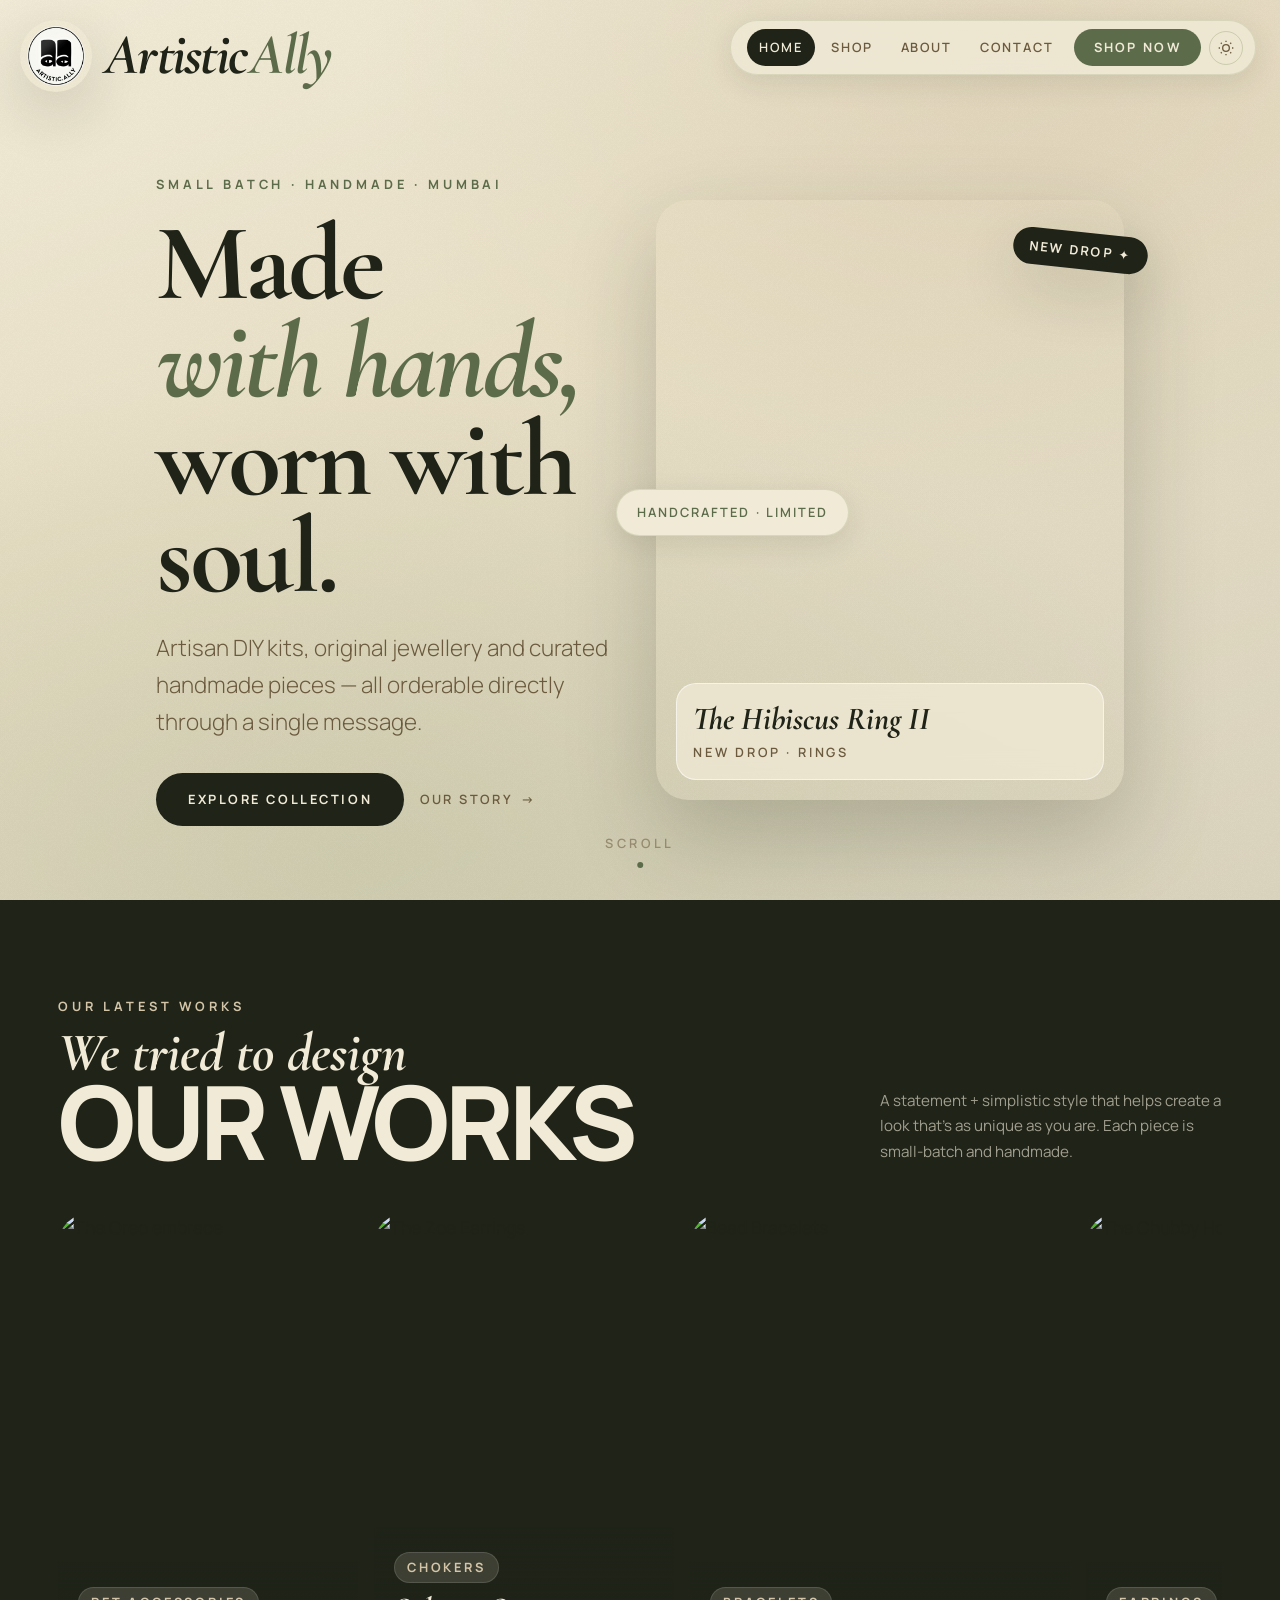
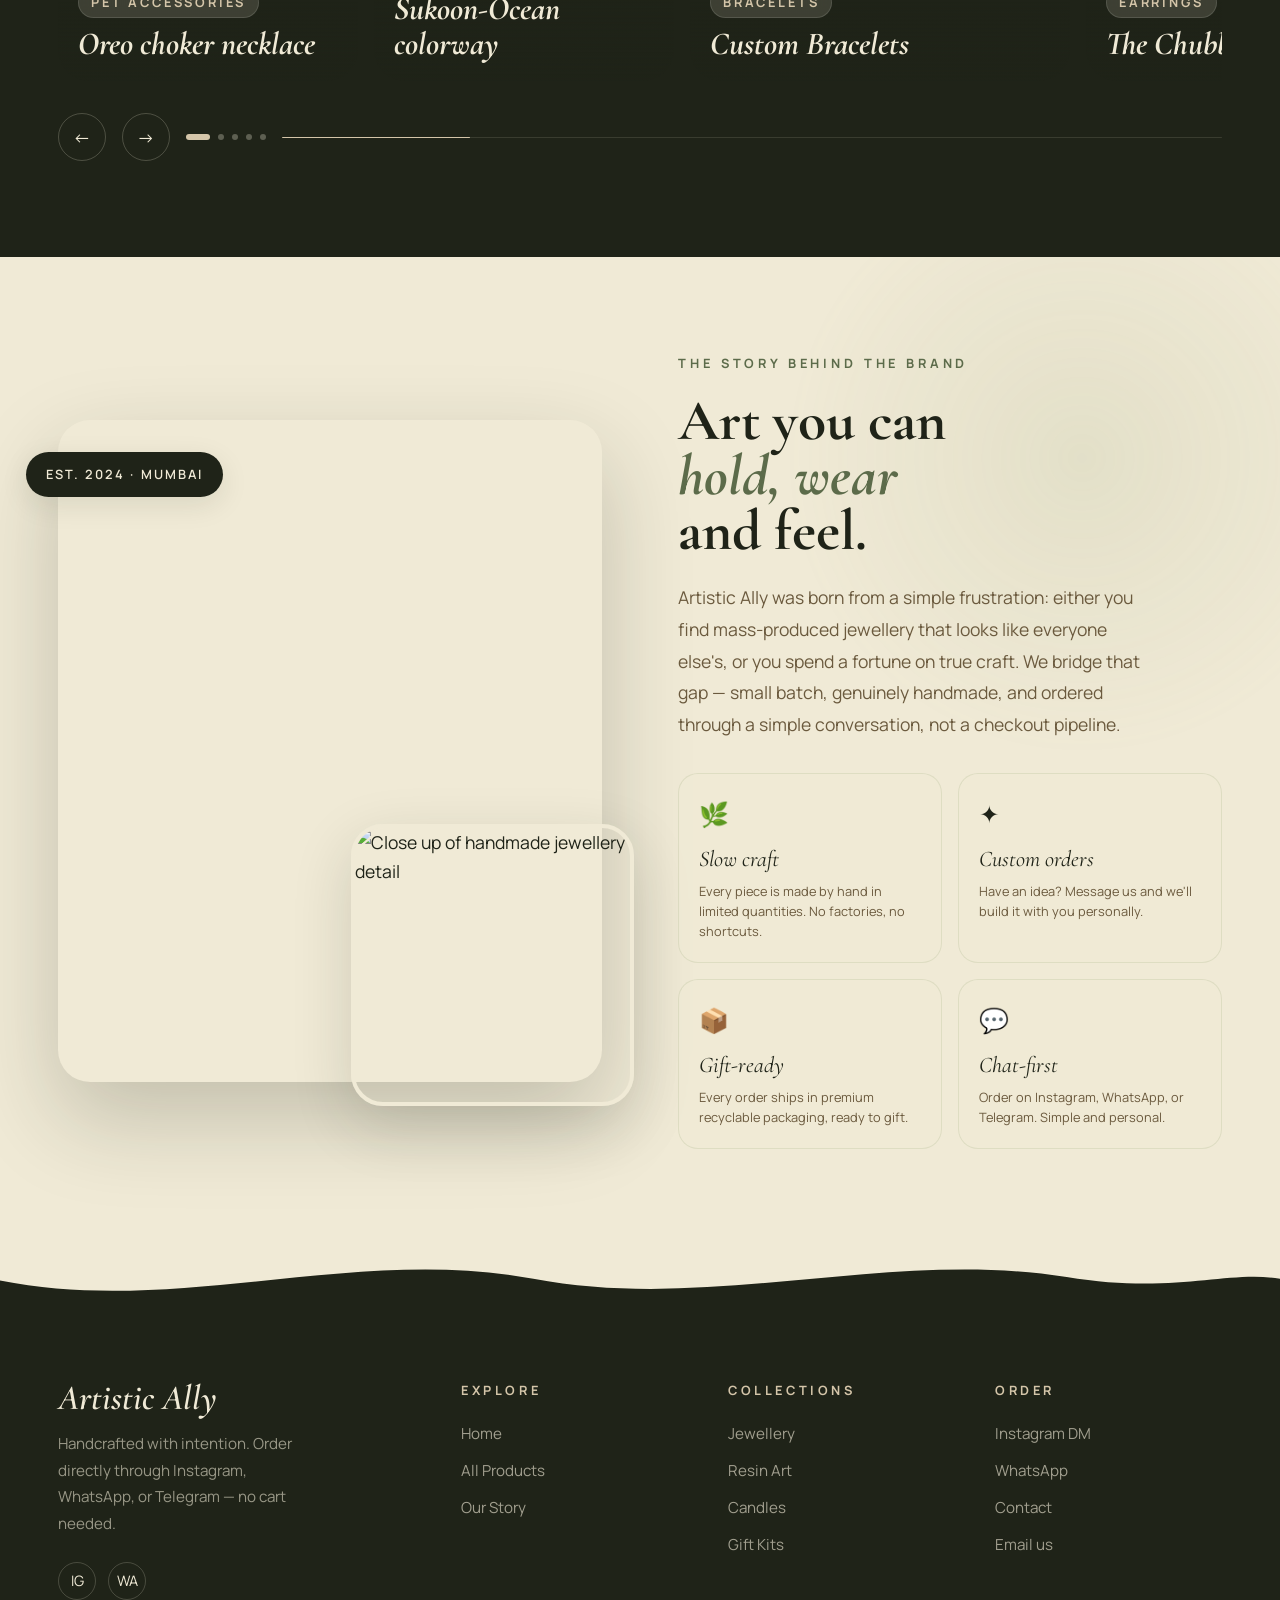
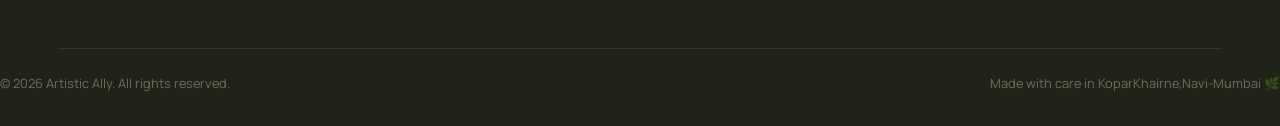
==== commit 5b08f6b4: "Update index.html" ====
--- a/index.html
+++ b/index.html
@@ -16,7 +16,7 @@
   <a href="#main" class="sr-only">Skip to content</a>
 
   <!-- ── LOGO ─────────────────────────────────────────────── -->
-  <a href="index.html" id="brand-logo" class="brand-logo" aria-label="Artistic Ally — Home">
+  <a href="landing.html" id="brand-logo" class="brand-logo" aria-label="Artistic Ally — Home">
     <img src="assets/logo.png" alt="Artistic Ally logo" width="80" height="80" loading="eager" decoding="async"/>
   </a>
 
@@ -50,7 +50,7 @@
   <nav class="nav-outer" aria-label="Main navigation">
     <div class="nav-pill">
       <div class="nav-links">
-        <a href="index.html" class="active">Home</a>
+        <a href="landing.html" class="active">Home</a>
         <a href="products.html">Shop</a>
         <a href="#about">About</a>
         <a href="#contact">Contact</a>
@@ -68,7 +68,7 @@
 
   <!-- ── MOBILE MENU ───────────────────────────────────────── -->
   <div class="mobile-menu" id="mobile-menu" aria-hidden="true">
-    <a href="index.html" class="active">Home</a>
+    <a href="landing.html" class="active">Home</a>
     <a href="products.html">Shop</a>
     <a href="#about">About</a>
     <a href="#contact">Contact</a>
@@ -78,8 +78,11 @@
   <main id="main">
 
     <!-- ── HERO ─────────────────────────────────────────────── -->
-    <section class="hero">
-      <div class="hero-bg"></div>
+   <section class="hero">
+  <div class="hero-bg"></div>
+  <div class="hero-bg-grain"></div>
+
+  
       <div class="hero-bg-grain"></div>
       <div class="container hero-inner">
         <div class="hero-text">
@@ -95,16 +98,22 @@
         </div>
         <div class="hero-visual reveal reveal-delay-2">
           <div class="hero-3d-card" role="img" aria-label="Featured product — The Hibiscus Ring II">
-            <div class="hero-3d-inner">
-              <img src="assets/hero.jpg"
-                alt="Featured product — artisan gold rings on natural background"
-                width="600" height="780" loading="eager" decoding="async"/>
-              <div class="hero-card-label">
-                <h3>The Hibiscus Ring II</h3>
-                <p>New drop · Rings</p>
+           <div class="hero-3d-inner">
+            <video
+                  class="hero-card-video"
+                  autoplay
+                  muted
+                  loop
+                  playsinline
+                  poster="logo.png">
+                  <source src="assets/herovid.mp4" type="video/mp4">
+                </video>
+                <div class="hero-card-label">
+                  <h3>The Hibiscus Ring II</h3>
+                  <p>New drop · Rings</p>
+                </div>
               </div>
             </div>
-          </div>
           <div class="hero-float-pill" aria-hidden="true">New drop ✦</div>
           <div class="hero-float-badge" aria-hidden="true">Handcrafted · Limited</div>
         </div>
@@ -131,38 +140,66 @@
         <div class="carousel-track-wrap">
           <div class="carousel-track" role="list">
             <article class="carousel-item" role="listitem">
-              <img src="https://picsum.photos/seed/aa-ring-1/400/540" alt="The Roseline Ring" width="400" height="540" loading="lazy"/>
-              <div class="carousel-item-label">
-                <span class="carousel-item-tag">Rings</span>
-                <h3 class="carousel-item-name">The Roseline Ring</h3>
-              </div>
-            </article>
-            <article class="carousel-item" role="listitem">
-              <img src="https://picsum.photos/seed/aa-earring-1/400/540" alt="The Zoe Earrings" width="400" height="540" loading="lazy"/>
-              <div class="carousel-item-label">
-                <span class="carousel-item-tag">Earrings</span>
-                <h3 class="carousel-item-name">The Zoe Earrings</h3>
+              <img src="assets/pro13.jpeg" alt="The Oreo embrace" width="400" height="540" loading="lazy"/>
+              <div class="carousel-item-label">
+                <span class="carousel-item-tag"> Pet accessories </span>
+                <h3 class="carousel-item-name"> Oreo choker necklace  </h3>
+              </div>
+            </article>
+            <article class="carousel-item" role="listitem">
+              <img src="assets/pro4.jpeg" alt="The Zoe Earrings" width="400" height="540" loading="lazy"/>
+              <div class="carousel-item-label">
+                <span class="carousel-item-tag"> Chokers</span>
+                <h3 class="carousel-item-name">Sukoon-Ocean colorway </h3>
               </div>
             </article>
             <article class="carousel-item active-card" role="listitem">
-              <img src="https://picsum.photos/seed/aa-hibiscus/400/540" alt="The Hibiscus Ring II" width="400" height="540" loading="lazy"/>
-              <div class="carousel-item-label">
-                <span class="carousel-item-tag">Rings</span>
-                <h3 class="carousel-item-name">The Hibiscus Ring II</h3>
-              </div>
-            </article>
-            <article class="carousel-item" role="listitem">
-              <img src="https://picsum.photos/seed/aa-hoops/400/540" alt="The Chubby Hoops" width="400" height="540" loading="lazy"/>
+              <img src="assets/pro14.jpeg" alt="Bead Bracelets" width="400" height="540" loading="lazy"/>
+              <div class="carousel-item-label">
+                <span class="carousel-item-tag"> Bracelets</span>
+                <h3 class="carousel-item-name"> Custom Bracelets </h3>
+              </div>
+            </article>
+            <article class="carousel-item" role="listitem">
+              <img src="assets/pro1.jpeg" alt="The Chubby Hoops" width="400" height="540" loading="lazy"/>
               <div class="carousel-item-label">
                 <span class="carousel-item-tag">Earrings</span>
                 <h3 class="carousel-item-name">The Chubby Hoops</h3>
               </div>
             </article>
             <article class="carousel-item" role="listitem">
-              <img src="https://picsum.photos/seed/aa-chain/400/540" alt="The Atlas Chain" width="400" height="540" loading="lazy"/>
-              <div class="carousel-item-label">
-                <span class="carousel-item-tag">Necklaces</span>
-                <h3 class="carousel-item-name">The Atlas Chain</h3>
+              <img src="assets/pro17.jpeg" alt="bead rings" width="400" height="540" loading="lazy"/>
+              <div class="carousel-item-label">
+                <span class="carousel-item-tag"> Rings</span>
+                <h3 class="carousel-item-name"> Custom Rings </h3>
+              </div>
+            </article>
+            <article class="carousel-item" role="listitem">
+              <img src="assets/pro5.jpeg" alt="bead rings" width="400" height="540" loading="lazy"/>
+              <div class="carousel-item-label">
+                <span class="carousel-item-tag"> Pendants </span>
+                <h3 class="carousel-item-name"> Floral Pendants </h3>
+              </div>
+            </article>
+             <article class="carousel-item" role="listitem">
+              <img src="assets/pro11.jpeg" alt="bead rings" width="400" height="540" loading="lazy"/>
+              <div class="carousel-item-label">
+                <span class="carousel-item-tag"> Keychains</span>
+                <h3 class="carousel-item-name"> Custom Keychains </h3>
+              </div>
+            </article>
+               <article class="carousel-item" role="listitem">
+              <img src="assets/pro18.jpg" alt="bead rings" width="400" height="540" loading="lazy"/>
+              <div class="carousel-item-label">
+                <span class="carousel-item-tag"> Resin Art </span>
+                <h3 class="carousel-item-name"> Custom Resin Art </h3>
+              </div>
+            </article>
+              <article class="carousel-item" role="listitem">
+              <img src="assets/pro16.jpeg" alt="bead rings" width="400" height="540" loading="lazy"/>
+              <div class="carousel-item-label">
+                <span class="carousel-item-tag"> F1  </span>
+                <h3 class="carousel-item-name"> Custom F1 bracelet </h3>
               </div>
             </article>
           </div>
@@ -184,53 +221,63 @@
       </div>
     </section>
 
-    <!-- ── ABOUT ─────────────────────────────────────────────── -->
-    <section class="about-section" id="about" aria-label="About Artistic Ally">
-      <div class="about-bg-blob" aria-hidden="true"></div>
-      <div class="container about-inner">
-        <div class="about-visual reveal">
-          <div class="about-img-main">
-            <img src="https://picsum.photos/seed/aa-about-main/620/760" alt="Artisan crafting a piece by hand" width="620" height="760" loading="lazy"/>
-          </div>
-          <div class="about-img-float">
-            <img src="https://picsum.photos/seed/aa-about-float/400/400" alt="Close up of handmade jewellery detail" width="400" height="400" loading="lazy"/>
-          </div>
-          <div class="about-stat-pill">Est. 2024 · Mumbai</div>
-        </div>
-        <div class="about-text">
-          <p class="about-eyebrow reveal">The story behind the brand</p>
-          <h2 class="about-title reveal reveal-delay-1">
-            Art you can<br/><em>hold, wear</em><br/>and feel.
-          </h2>
-          <p class="about-body reveal reveal-delay-2">Artistic Ally was born from a simple frustration: either you find mass-produced jewellery that looks like everyone else's, or you spend a fortune on true craft. We bridge that gap — small batch, genuinely handmade, and ordered through a simple conversation, not a checkout pipeline.</p>
-          <div class="about-values reveal reveal-delay-3">
-            <div class="about-value">
-              <div class="about-value-icon">🌿</div>
-              <p class="about-value-title">Slow craft</p>
-              <p class="about-value-desc">Every piece is made by hand in limited quantities. No factories, no shortcuts.</p>
-            </div>
-            <div class="about-value">
-              <div class="about-value-icon">✦</div>
-              <p class="about-value-title">Custom orders</p>
-              <p class="about-value-desc">Have an idea? Message us and we'll build it with you personally.</p>
-            </div>
-            <div class="about-value">
-              <div class="about-value-icon">📦</div>
-              <p class="about-value-title">Gift-ready</p>
-              <p class="about-value-desc">Every order ships in premium recyclable packaging, ready to gift.</p>
-            </div>
-            <div class="about-value">
-              <div class="about-value-icon">💬</div>
-              <p class="about-value-title">Chat-first</p>
-              <p class="about-value-desc">Order on Instagram, WhatsApp, or Telegram. Simple and personal.</p>
-            </div>
-          </div>
-        </div>
-      </div>
-    </section>
-
-  </main>
-
+   <!-- ── ABOUT ─────────────────────────────────────────────── -->
+<section class="about-section" id="about" aria-label="About Artistic Ally">
+  <div class="about-bg-blob" aria-hidden="true"></div>
+  <div class="container about-inner">
+
+    <div class="about-visual reveal">
+      <!-- Video replaces the static about main image -->
+      <div class="about-img-main about-img-main--video">
+        <video
+          class="about-video"
+          autoplay
+          muted
+          loop
+          playsinline
+          poster="assets/about.jpg">
+          <source src="assets/about11.MP4" type="video/mp4">
+        </video>
+      </div>
+     <div class="about-img-float float-flipper" id="float-flipper">
+  <img class="float-img float-img--front" src="assets\about.png" alt="Close up of handmade jewellery detail" width="400" height="400" loading="lazy"/>
+  <img class="float-img float-img--back" src="assets\about1.png" alt="Another handmade detail" width="400" height="400" loading="lazy"/>
+</div>
+      <div class="about-stat-pill">Est. 2024 · Mumbai</div>
+    </div>
+
+    <div class="about-text">
+      <p class="about-eyebrow reveal">The story behind the brand</p>
+      <h2 class="about-title reveal reveal-delay-1">
+        Art you can<br/><em>hold, wear</em><br/>and feel.
+      </h2>
+      <p class="about-body reveal reveal-delay-2">Artistic Ally was born from a simple frustration: either you find mass-produced jewellery that looks like everyone else's, or you spend a fortune on true craft. We bridge that gap — small batch, genuinely handmade, and ordered through a simple conversation, not a checkout pipeline.</p>
+      <div class="about-values reveal reveal-delay-3">
+        <div class="about-value">
+          <div class="about-value-icon">🌿</div>
+          <p class="about-value-title">Slow craft</p>
+          <p class="about-value-desc">Every piece is made by hand in limited quantities. No factories, no shortcuts.</p>
+        </div>
+        <div class="about-value">
+          <div class="about-value-icon">✦</div>
+          <p class="about-value-title">Custom orders</p>
+          <p class="about-value-desc">Have an idea? Message us and we'll build it with you personally.</p>
+        </div>
+        <div class="about-value">
+          <div class="about-value-icon">📦</div>
+          <p class="about-value-title">Gift-ready</p>
+          <p class="about-value-desc">Every order ships in premium recyclable packaging, ready to gift.</p>
+        </div>
+        <div class="about-value">
+          <div class="about-value-icon">💬</div>
+          <p class="about-value-title">Chat-first</p>
+          <p class="about-value-desc">Order on Instagram, WhatsApp, or Telegram. Simple and personal.</p>
+        </div>
+      </div>
+    </div>
+
+  </div>
+</section>
   <!-- ── FOOTER WAVE ───────────────────────────────────────── -->
   <div class="footer-wave-wrap" aria-hidden="true">
     <svg viewBox="0 0 1440 80" xmlns="http://www.w3.org/2000/svg" preserveAspectRatio="none">
@@ -246,15 +293,14 @@
           <div class="footer-brand-name">Artistic Ally</div>
           <p class="footer-brand-desc">Handcrafted with intention. Order directly through Instagram, WhatsApp, or Telegram — no cart needed.</p>
           <div class="footer-socials">
-            <a href="#" class="footer-social-btn" aria-label="Instagram">IG</a>
+            <a href="https://www.instagram.com/artistic__ally/" class="footer-social-btn" aria-label="Instagram">IG</a>
             <a href="#" class="footer-social-btn" aria-label="WhatsApp">WA</a>
-            <a href="#" class="footer-social-btn" aria-label="Telegram">TG</a>
           </div>
         </div>
         <div>
           <p class="footer-col-title">Explore</p>
           <div class="footer-links">
-            <a href="index.html">Home</a>
+            <a href="landing.html">Home</a>
             <a href="products.html">All Products</a>
             <a href="#about">Our Story</a>
           </div>
@@ -271,16 +317,17 @@
         <div>
           <p class="footer-col-title">Order</p>
           <div class="footer-links">
-            <a href="#">Instagram DM</a>
-            <a href="#">WhatsApp</a>
-            <a href="#">Telegram</a>
-            <a href="#">Email us</a>
-          </div>
+            <a href="https://www.instagram.com/artistic__ally/" target="_blank" rel="noopener">Instagram DM</a>
+            <a href="https://wa.me/917498864771" target="_blank" rel="noopener">WhatsApp</a>
+            <a href="tel:+918425815182">Contact</a>
+            <a href="mailto:atharvg0705@gmail.com">Email us</a>
+          </div>
+        </div>
         </div>
       </div>
       <div class="footer-bottom">
         <span>© 2026 Artistic Ally. All rights reserved.</span>
-        <span>Made with care in Mumbai 🌿</span>
+        <span>Made with care in KoparKhairne,Navi-Mumbai 🌿</span>
       </div>
     </div>
   </footer>
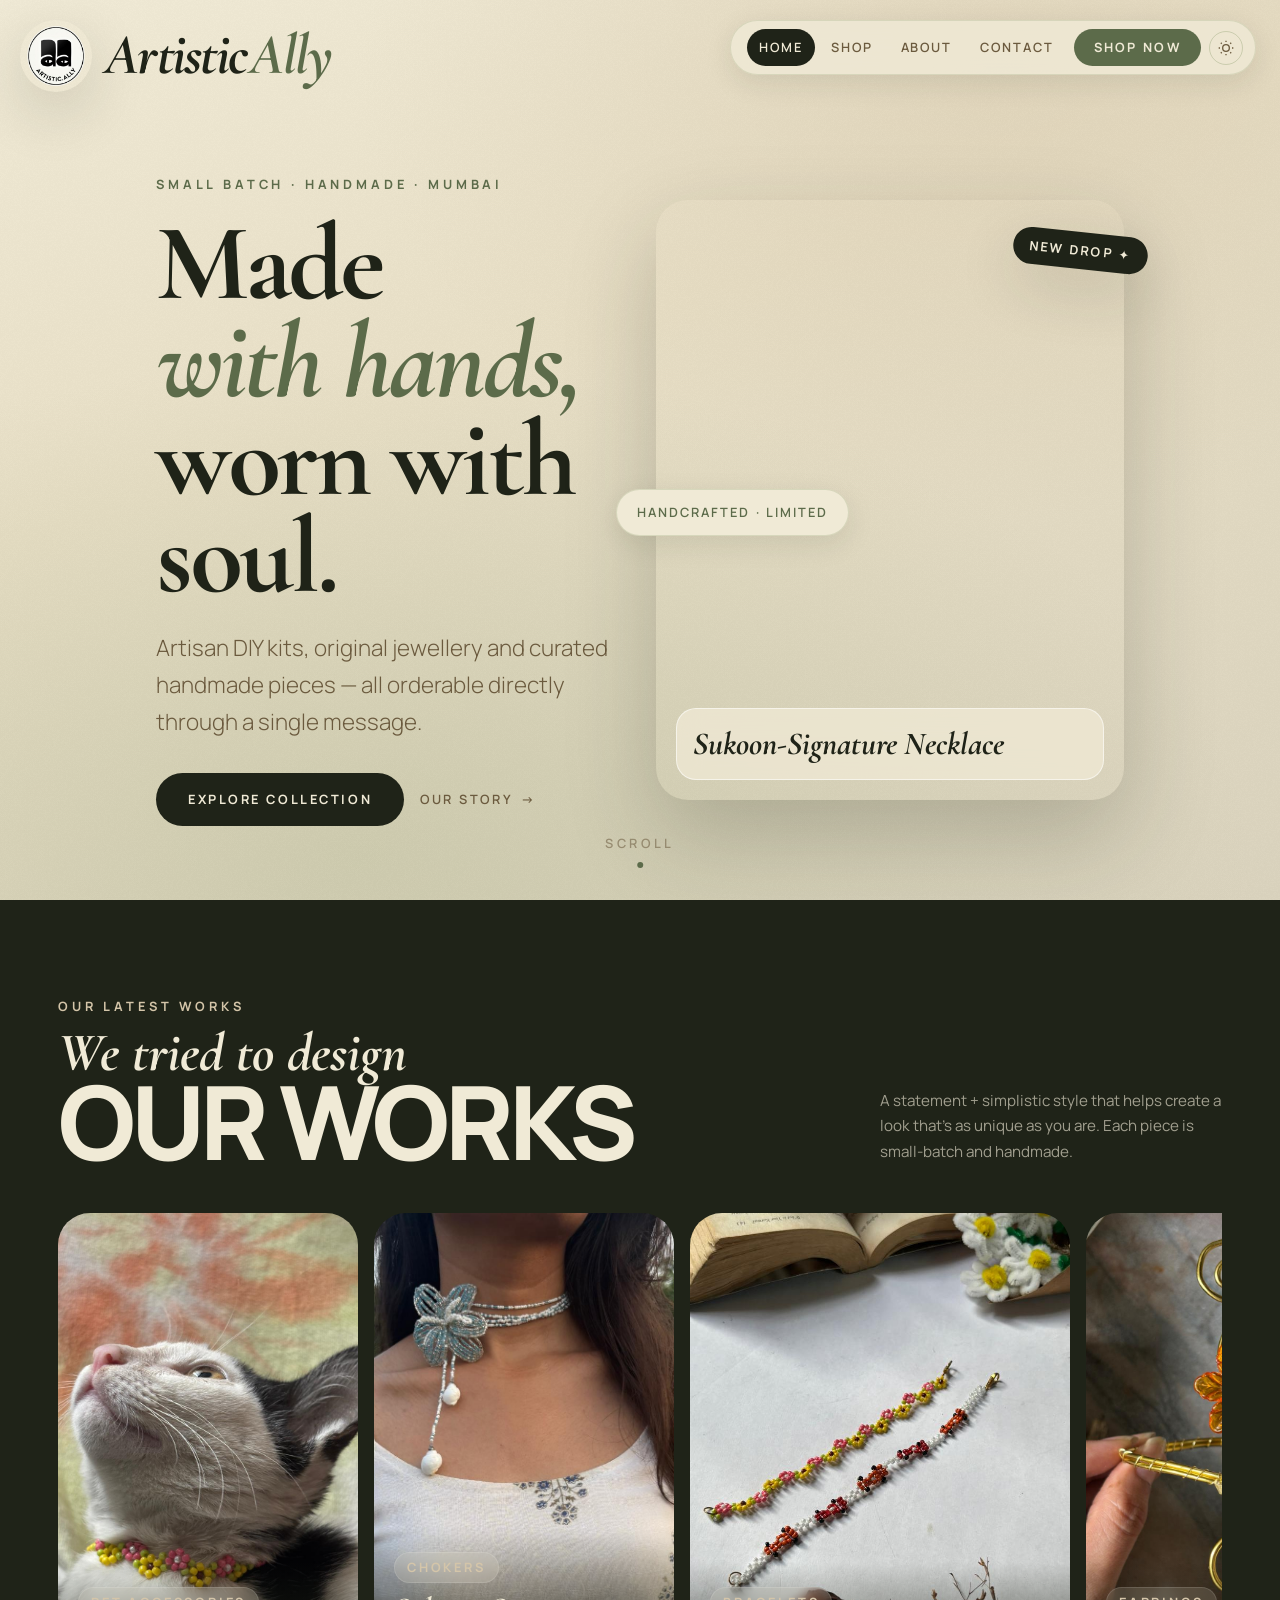
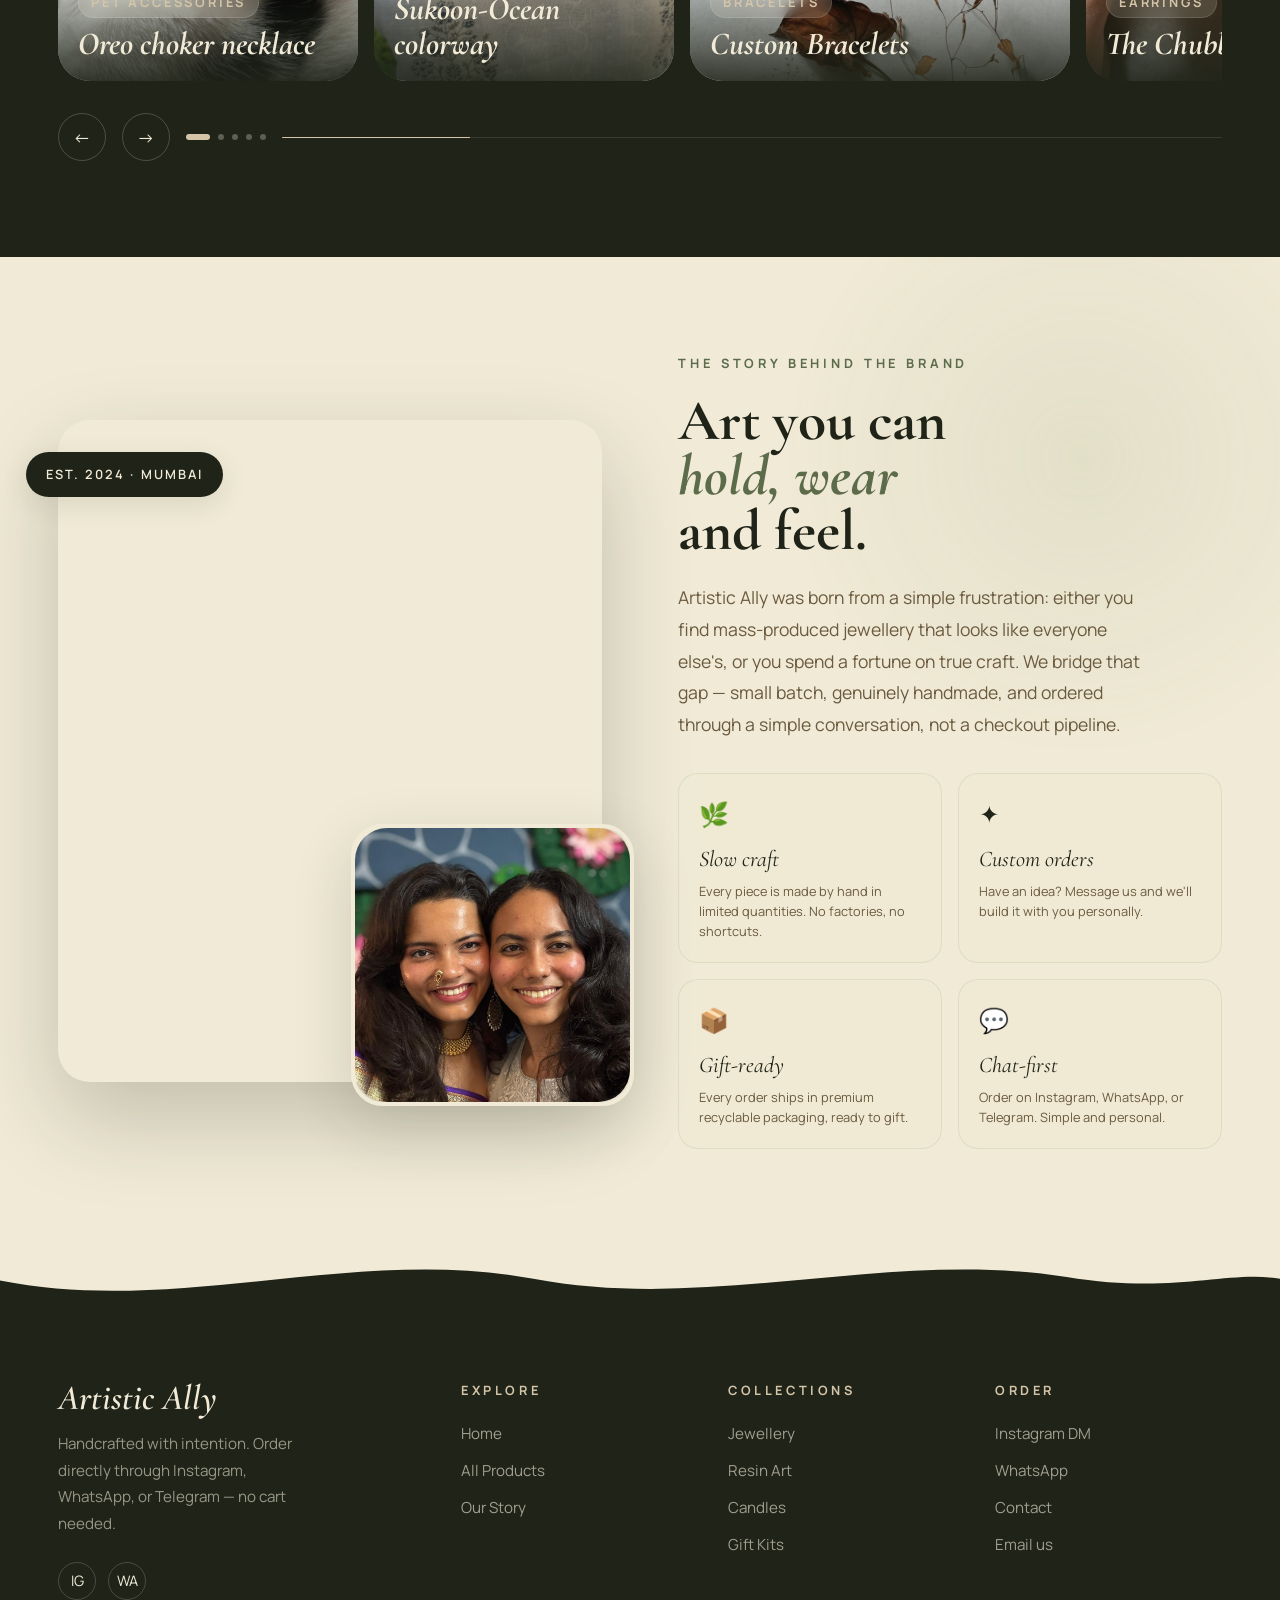
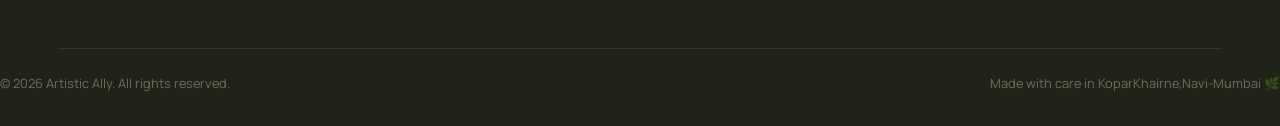
==== commit 485881b4: "Update index.html" ====
--- a/index.html
+++ b/index.html
@@ -109,8 +109,8 @@
                   <source src="assets/herovid.mp4" type="video/mp4">
                 </video>
                 <div class="hero-card-label">
-                  <h3>The Hibiscus Ring II</h3>
-                  <p>New drop · Rings</p>
+                  <h3>Sukoon-Signature Necklace</h3>
+    
                 </div>
               </div>
             </div>
--- a/style.css
+++ b/style.css
@@ -141,28 +141,113 @@
   from { opacity: 0; transform: translateX(-12px); filter: blur(4px); }
   to   { opacity: 1; transform: translateX(0);     filter: blur(0); }
 }
-
-/* ── PAPER PLANE ─────────────────────────────────────────── */
-.paper-plane-wrap {
+/* ── ABOUT VIDEO ────────────────────────────────────────── */
+.about-img-main--video {
+  position: relative;
+  overflow: hidden;
+  border-radius: inherit;
+}
+/* ── HERO CARD VIDEO ────────────────────────────────────── */
+.hero-card-video {
+  width: 100%;
+  height: 100%;
+  object-fit: cover;
+  object-position: center;
+  display: block;
+  border-radius: inherit;
+}
+.about-video {
+  width: 100%;
+  height: 100%;
+  object-fit: cover;
+  object-position: center;
+  display: block;
+  border-radius: inherit;
+}
+/* ── LOGO POP OVERLAY ───────────────────────────────────── */
+.logo-pop-overlay {
   position: fixed;
-  width: 32px;
-  height: 32px;
+  inset: 0;
+  z-index: 99999;
+  display: flex;
+  align-items: center;
+  justify-content: center;
   pointer-events: none;
-  z-index: 9999;
-  transform-origin: center;
-  animation: plane-fold-fly 2.8s cubic-bezier(0.4, 0, 0.2, 1) forwards;
-}
+  background: transparent;
+  transition: opacity 0.6s ease;
+}
+
+.logo-pop-overlay.fade-out { opacity: 0; }
+
+/* Expanding rings */
+.logo-pop-ring {
+  position: absolute;
+  border-radius: 50%;
+  border: 1.5px solid rgba(138,154,107,0.5);
+  transform: scale(0);
+  opacity: 0;
+  transition: none;
+}
+
+.logo-pop-ring--1 { width: 120px; height: 120px; }
+.logo-pop-ring--2 { width: 220px; height: 220px; border-color: rgba(138,154,107,0.3); }
+.logo-pop-ring--3 { width: 340px; height: 340px; border-color: rgba(138,154,107,0.15); }
+
+.logo-pop-overlay.active .logo-pop-ring--1 {
+  animation: ring-expand 1.6s cubic-bezier(0.16,1,0.3,1) forwards;
+}
+.logo-pop-overlay.active .logo-pop-ring--2 {
+  animation: ring-expand 1.6s cubic-bezier(0.16,1,0.3,1) 0.1s forwards;
+}
+.logo-pop-overlay.active .logo-pop-ring--3 {
+  animation: ring-expand 1.6s cubic-bezier(0.16,1,0.3,1) 0.2s forwards;
+}
+
+/* Logo itself */
+.logo-pop-logo {
+  position: relative;
+  width: 90px;
+  height: 90px;
+  border-radius: 50%;
+  overflow: hidden;
+  transform: scale(0) rotate(-15deg);
+  opacity: 0;
+  box-shadow: 0 20px 60px rgba(31,35,24,0.25);
+  transition: none;
+}
+
+.logo-pop-logo img {
+  width: 100%;
+  height: 100%;
+  object-fit: cover;
+}
+
+.logo-pop-overlay.active .logo-pop-logo {
+  animation: logo-pop-in 1.8s cubic-bezier(0.16,1,0.3,1) forwards;
+}
+
+@keyframes ring-expand {
+  0%   { transform: scale(0); opacity: 0.8; }
+  60%  { opacity: 0.6; }
+  100% { transform: scale(1.8); opacity: 0; }
+}
+
+@keyframes logo-pop-in {
+  0%   { transform: scale(0) rotate(-15deg); opacity: 0; }
+  35%  { transform: scale(1.15) rotate(4deg); opacity: 1; }
+  55%  { transform: scale(0.95) rotate(-2deg); }
+  70%  { transform: scale(1.05) rotate(1deg); }
+  85%  { transform: scale(1) rotate(0deg); opacity: 1; }
+  100% { transform: scale(1.8) rotate(0deg); opacity: 0; }
+}
+
+/* Dark mode rings */
+[data-theme="dark"] .logo-pop-ring {
+  border-color: rgba(212,197,169,0.4);
+}
+[data-theme="dark"] .logo-pop-ring--2 { border-color: rgba(212,197,169,0.2); }
+[data-theme="dark"] .logo-pop-ring--3 { border-color: rgba(212,197,169,0.1); }
 .paper-plane-wrap svg { width: 100%; height: 100%; transform: rotate(var(--face, 0deg)); transform-origin: center; }
-
-@keyframes plane-fold-fly {
-  0%  { opacity:0; transform:translate(0,0) scale(0.1) rotate(0deg); }
-  10% { opacity:1; transform:translate(0,0) scale(1.3) rotate(calc(var(--dr,0deg)*0.1)); }
-  18% { transform:translate(0,0) scale(0.85) rotate(calc(var(--dr,0deg)*0.2)); }
-  28% { transform:translate(calc(var(--dx,0px)*0.06),calc(var(--dy,0px)*0.06)) scale(1.05) rotate(calc(var(--dr,0deg)*0.3)); opacity:1; }
-  55% { transform:translate(calc(var(--dx,0px)*0.55),calc(var(--dy,0px)*0.45)) scale(0.9) rotate(calc(var(--dr,0deg)*0.7)); opacity:1; }
-  80% { transform:translate(calc(var(--dx,0px)*0.88),calc(var(--dy,0px)*0.82)) scale(0.65) rotate(calc(var(--dr,0deg)*0.9)); opacity:0.7; }
-  100%{ transform:translate(var(--dx,0px),var(--dy,0px)) scale(0.3) rotate(var(--dr,0deg)); opacity:0; }
-}
 
 #plane-container {
   position: fixed;
@@ -653,6 +738,18 @@
 [data-theme="dark"] .theme-toggle-btn    { color: #c8bfa8; border-color: rgba(138,154,107,0.35); }
 [data-theme="dark"] .hamburger span      { background: #c8bfa8; }
 
+/* ── Carousel dark mode ── */
+[data-theme="dark"] .carousel-section        { background: #141710; }
+[data-theme="dark"] .carousel-title          { color: #f0ead6; }
+[data-theme="dark"] .carousel-eyebrow        { color: #8a9a6b; }
+[data-theme="dark"] .carousel-meta           { color: rgba(240,234,214,0.55); }
+[data-theme="dark"] .carousel-item-name      { color: #f0ead6; }
+[data-theme="dark"] .carousel-btn            { color: #f0ead6; border-color: rgba(240,234,214,0.2); }
+[data-theme="dark"] .carousel-btn:hover      { background: #5c6b4a; border-color: #5c6b4a; }
+[data-theme="dark"] .carousel-dot            { background: rgba(240,234,214,0.25); }
+[data-theme="dark"] .carousel-dot.active     { background: #d4c5a9; }
+[data-theme="dark"] .carousel-progress       { background: rgba(240,234,214,0.1); }
+[data-theme="dark"] .carousel-progress-bar   { background: #d4c5a9; }
 /* ── THEME TOGGLE BUTTON ─────────────────────────────────── */
 .theme-toggle-btn {
   width: 34px;
@@ -683,6 +780,43 @@
   color: #f0ead6;           /* parchment — was olivewood in light */
 }
 
+/* ── FLOAT IMAGE FLIPPER ────────────────────────────────── */
+.float-flipper {
+  cursor: pointer;
+  perspective: 800px;
+}
+
+.float-flipper .float-img {
+  position: absolute;
+  inset: 0;
+  width: 100%;
+  height: 100%;
+  object-fit: cover;
+  border-radius: inherit;
+  backface-visibility: hidden;
+  transition: opacity 0.45s ease, transform 0.45s ease;
+}
+
+.float-flipper .float-img--front {
+  opacity: 1;
+  transform: scale(1);
+  position: relative; /* keeps the container sized */
+}
+
+.float-flipper .float-img--back {
+  opacity: 0;
+  transform: scale(1.04);
+}
+
+.float-flipper.peeking .float-img--front {
+  opacity: 0;
+  transform: scale(0.96);
+}
+
+.float-flipper.peeking .float-img--back {
+  opacity: 1;
+  transform: scale(1);
+}
 /* ── Nav pill ── */
 [data-theme="dark"] .nav-pill {
   background: rgba(31,35,24,0.88);
